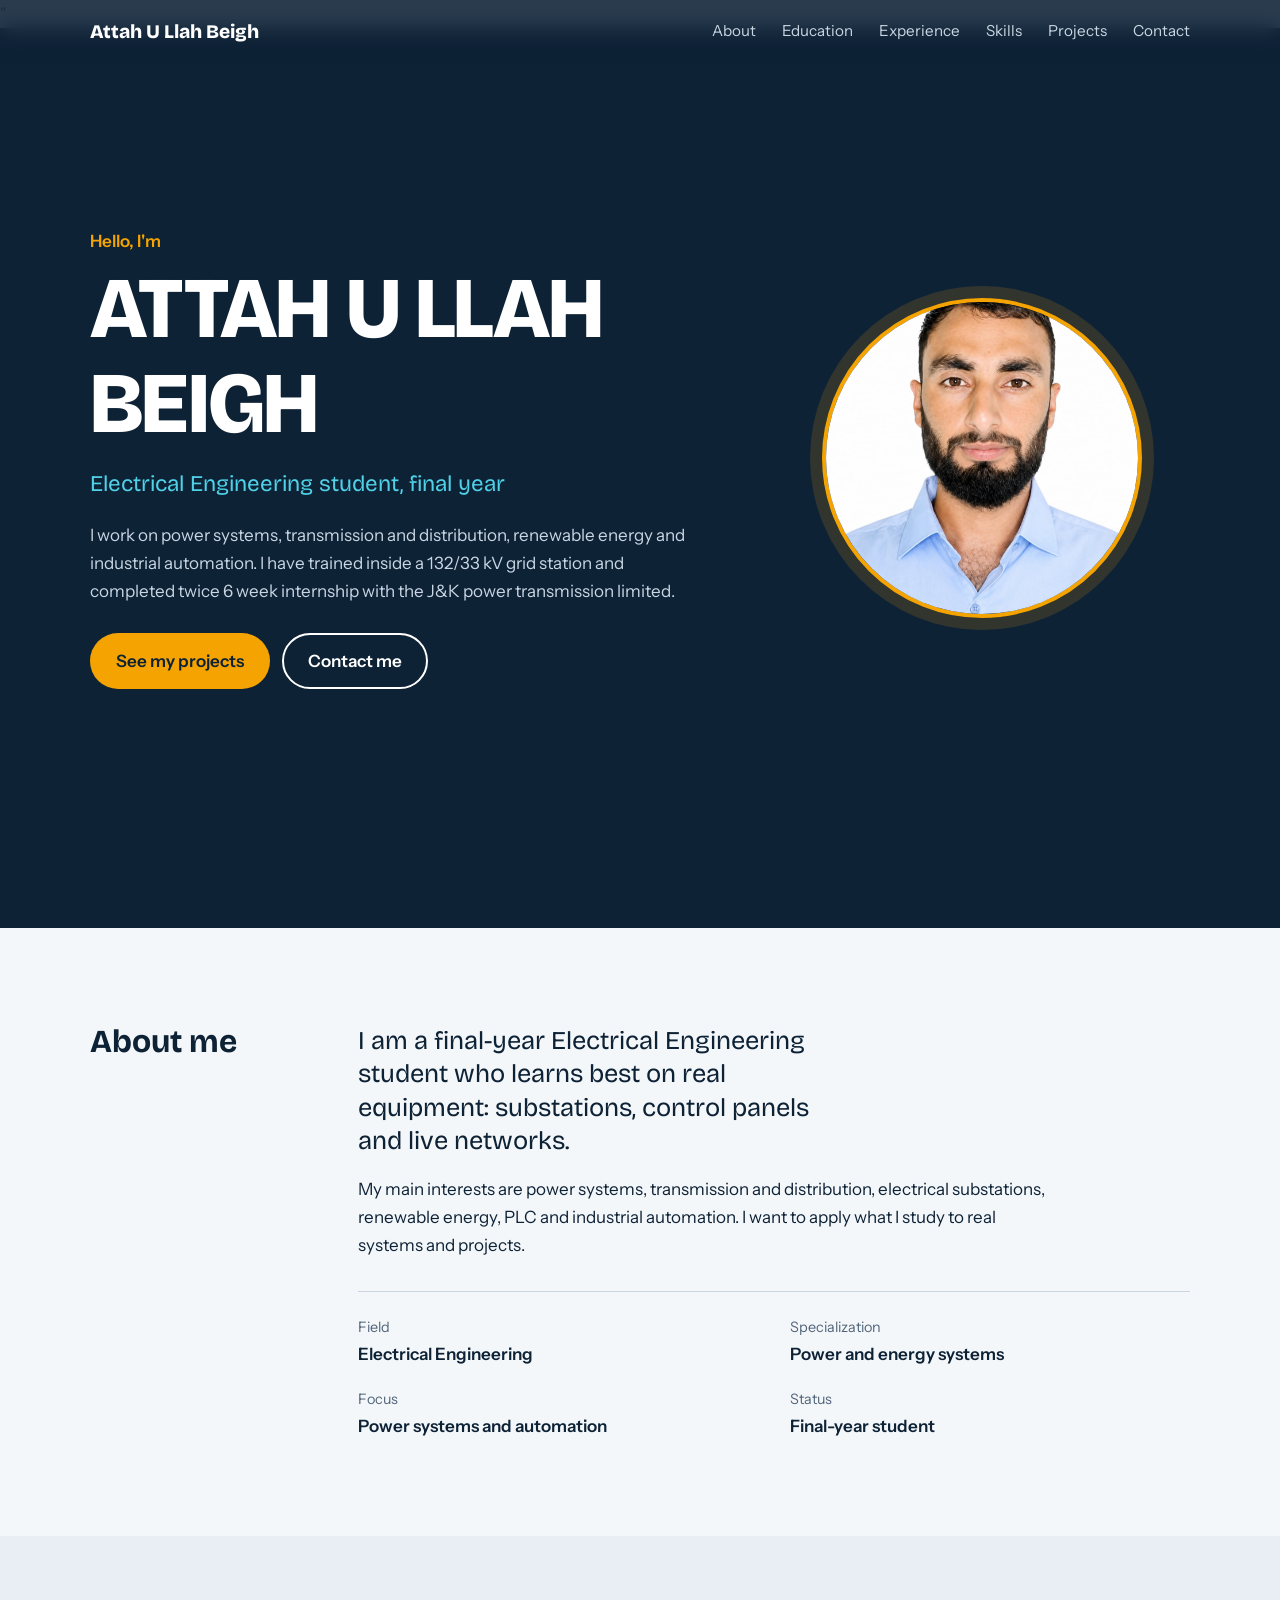
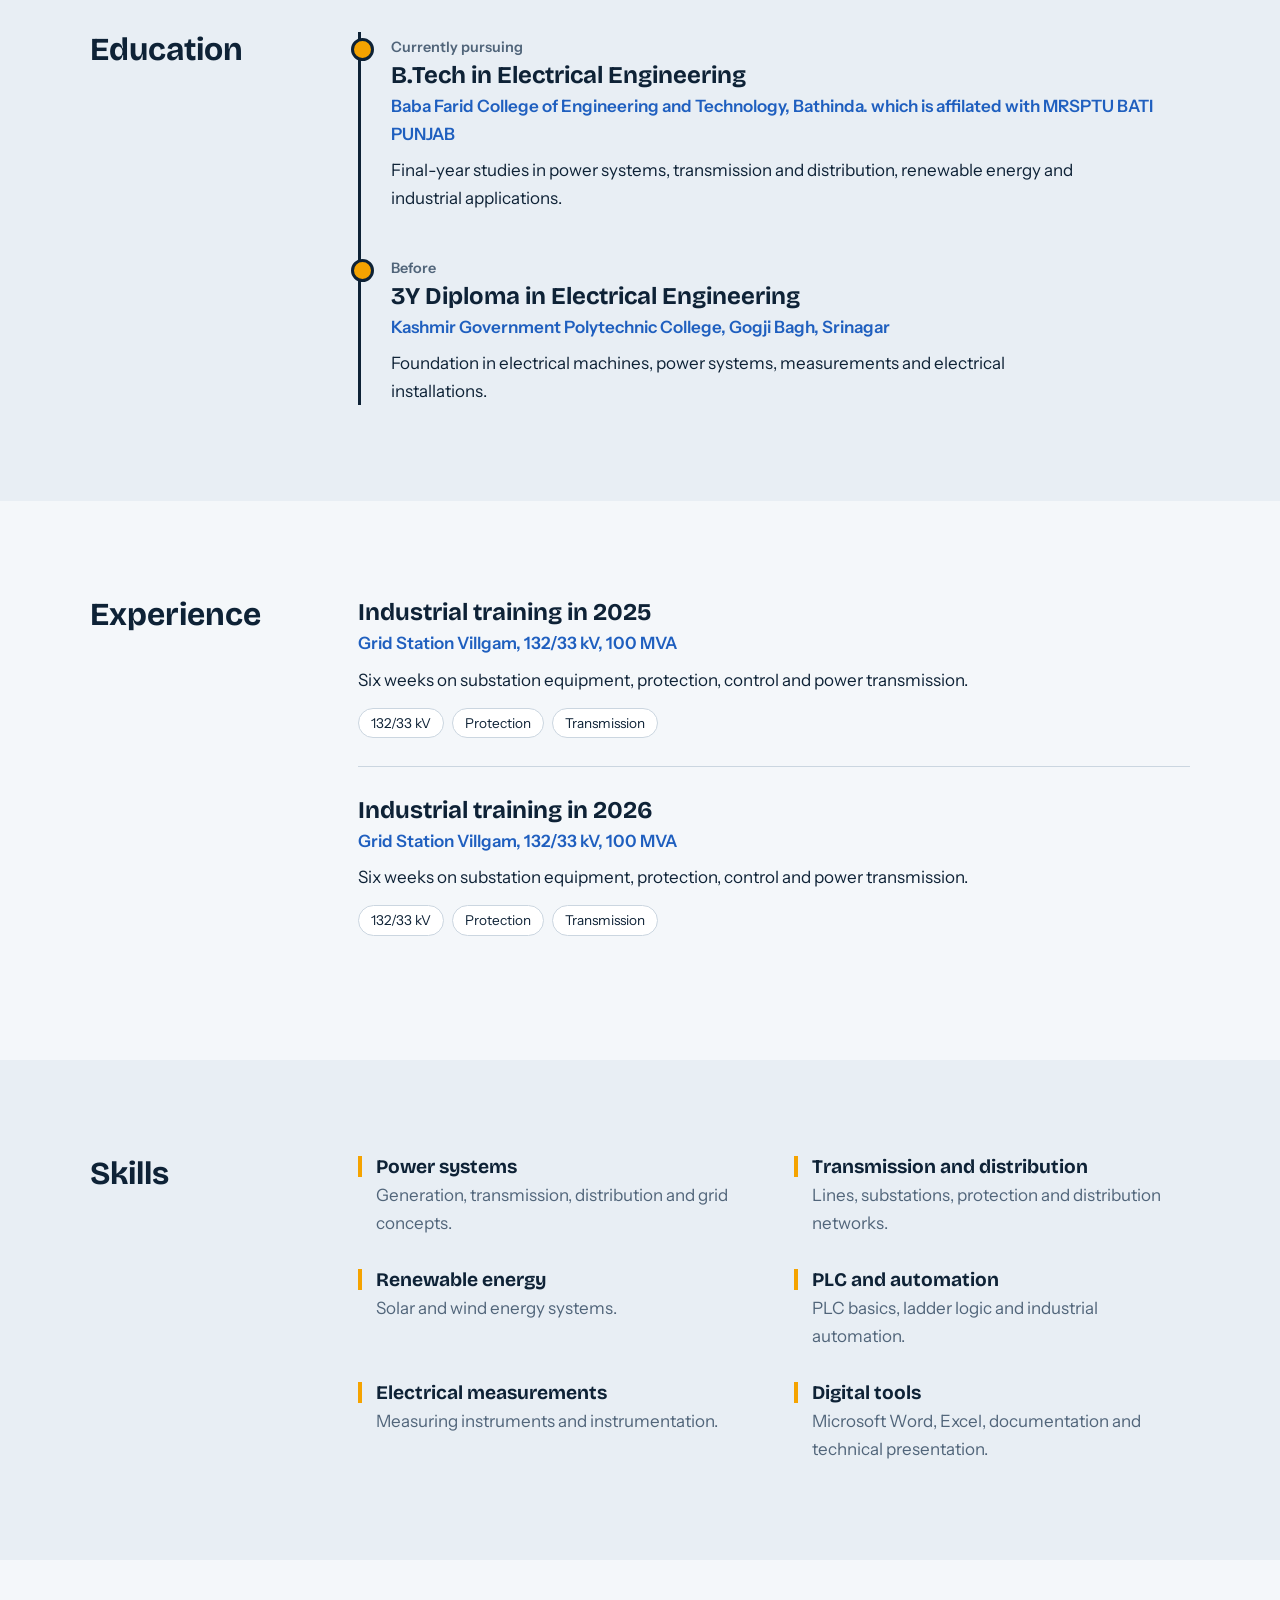
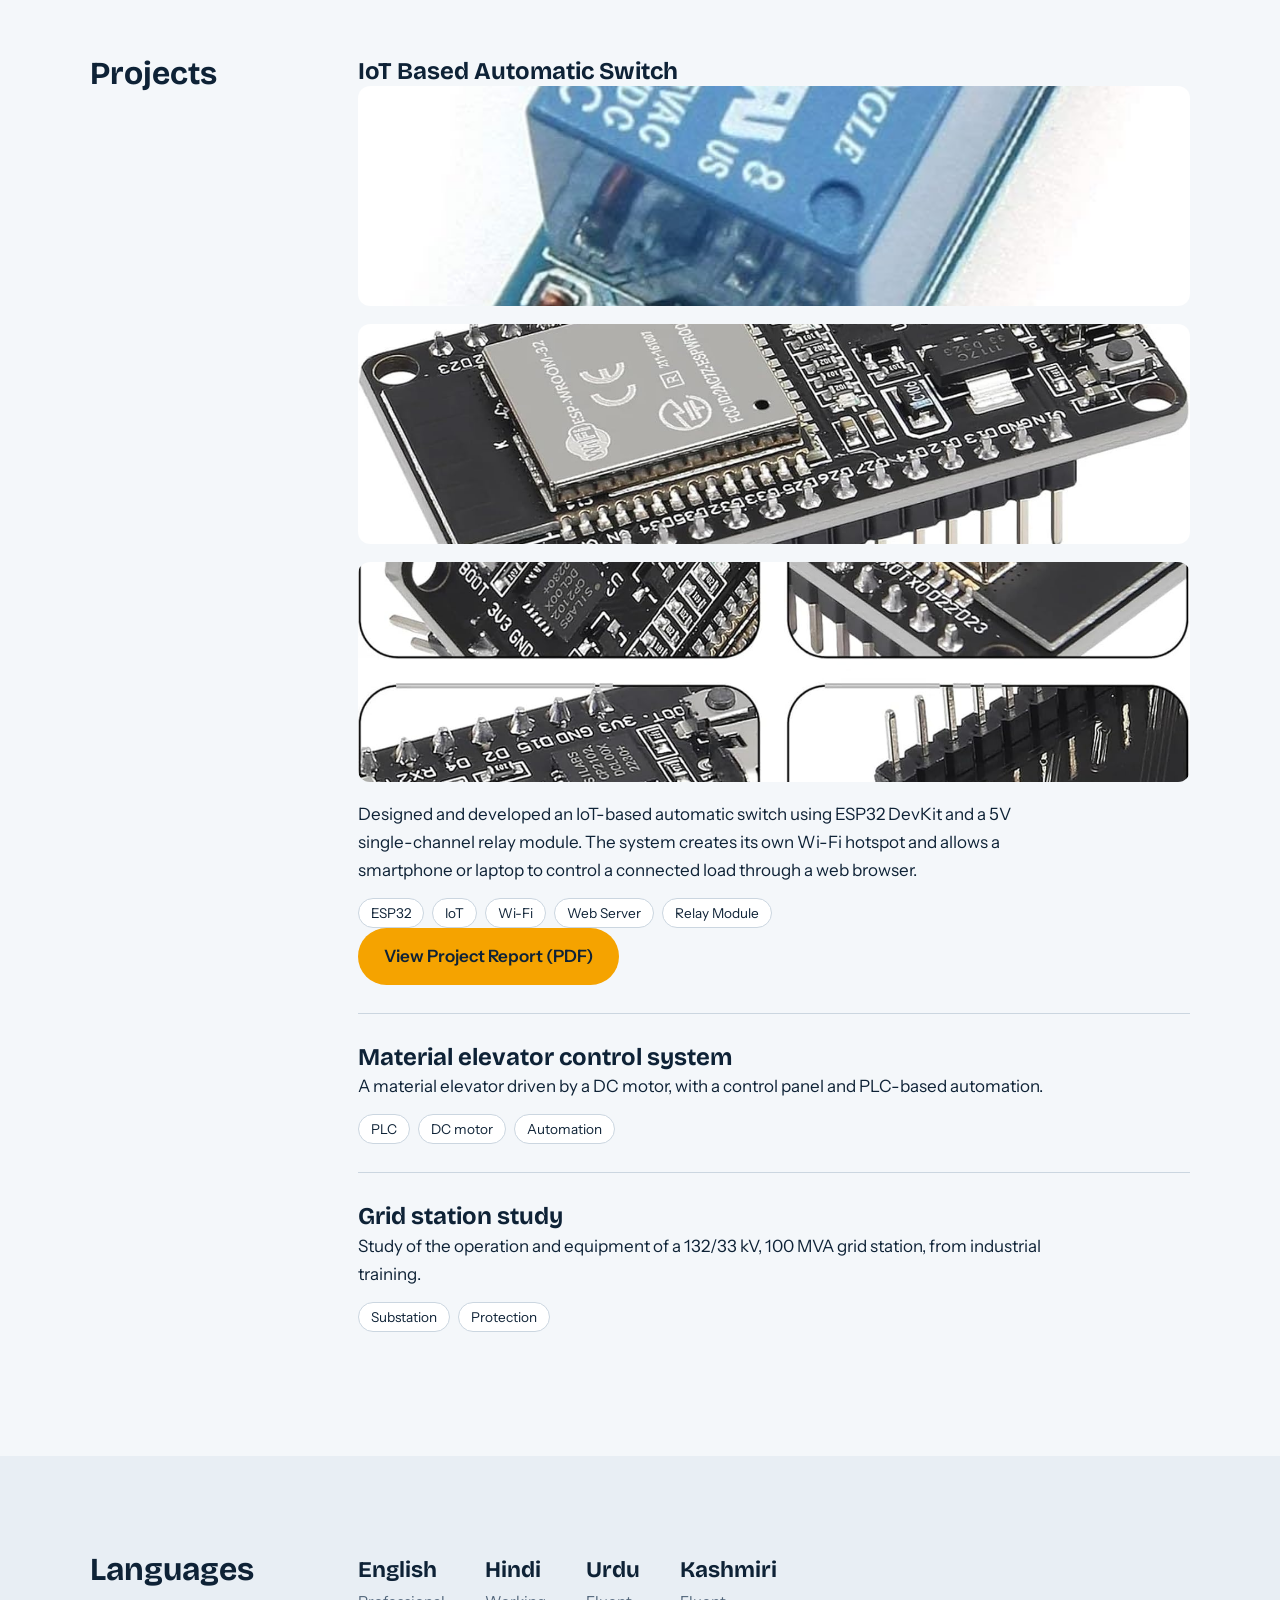
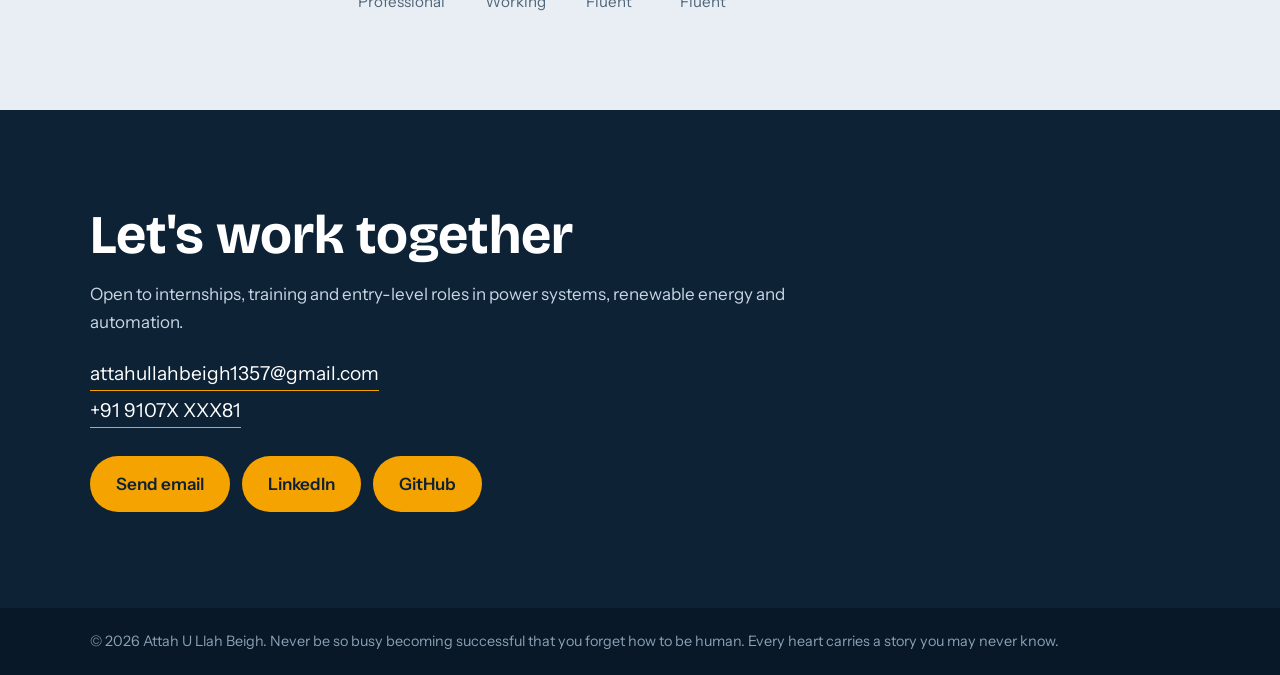
==== index.html @ b31a3463 "Update index.html" ====
<!DOCTYPE html>
<html lang="en">
<head>
<meta charset="UTF-8">
<meta name="viewport" content="width=device-width, initial-scale=1.0">
<title> Attah U Llah Beigh | Electrical Engineering Portfolio</title>
<meta name="description" content="Portfolio of Attah U Llah Beigh, final-year B.Tech Electrical Engineering student with experience in power systems, substations, renewable energy and PLC automation.">
<meta name="google-site-verification" content="wQMY_R6PsK5jl9GASZIU9Iogv6QqidkDpO4egZnH4dg" />"
<link rel="preconnect" href="https://fonts.googleapis.com">
<link rel="preconnect" href="https://fonts.gstatic.com" crossorigin>
<link href="https://fonts.googleapis.com/css2?family=Bricolage+Grotesque:wght@500;700;800&family=Instrument+Sans:wght@400;500;600&display=swap" rel="stylesheet">
<link rel="stylesheet" href="style.css">
</head>
<body>

<header class="site-header">
  <div class="container bar">
    <a href="#home" class="logo">Attah U Llah Beigh</a>
    <button class="menu-toggle" aria-label="Open menu" aria-expanded="false">Menu</button>
    <nav class="nav-links">
      <a href="#about">About</a>
      <a href="#education">Education</a>
      <a href="#experience">Experience</a>
      <a href="#skills">Skills</a>
      <a href="#projects">Projects</a>
      <a href="#contact">Contact</a>
    </nav>
  </div>
</header>

<main>
<section id="home" class="hero">
  <canvas id="waves" aria-hidden="true"></canvas>
  <div class="container hero-grid">
    <div class="hero-text">
      <p class="hello">Hello, I'm</p>
      <h1>ATTAH U LLAH BEIGH</h1>
      <p class="role">Electrical Engineering student, final year</p>
      <p class="lead">I work on power systems, transmission and distribution, renewable energy and industrial automation. I have trained inside a 132/33 kV grid station and completed  twice 6 week  internship with the J&amp;K power transmission limited.</p>
      <div class="actions">
        <a href="#projects" class="btn solid">See my projects</a>
        <a href="#contact" class="btn ghost">Contact me</a>
      </div>
    </div>
    <div class="photo"><img src="Dp For Web.jpg.jpg" alt="Portrait of Attah U Llah Beigh"></div>
  </div>
</section>

<section id="about" class="section">
  <div class="container split">
    <h2>About me</h2>
    <div>
      <p class="big">I am a final-year Electrical Engineering student who learns best on real equipment: substations, control panels and live networks.</p>
      <p>My main interests are power systems, transmission and distribution, electrical substations, renewable energy, PLC and industrial automation. I want to apply what I study to real systems and projects.</p>
      <dl class="facts">
        <div><dt>Field</dt><dd>Electrical Engineering</dd></div>
        <div><dt>Specialization</dt><dd>Power and energy systems</dd></div>
        <div><dt>Focus</dt><dd>Power systems and automation</dd></div>
        <div><dt>Status</dt><dd>Final-year student</dd></div>
      </dl>
    </div>
  </div>
</section>

<section id="education" class="section tint">
  <div class="container split">
    <h2>Education</h2>
    <ol class="timeline">
      <li>
        <span class="when">Currently pursuing</span>
        <h3>B.Tech in Electrical Engineering</h3>
        <p class="where">Baba Farid College of Engineering and Technology, Bathinda. which is affilated with MRSPTU BATI PUNJAB</p>
        <p>Final-year studies in power systems, transmission and distribution, renewable energy and industrial applications.</p>
      </li>
      <li>
        <span class="when">Before</span>
        <h3>3Y Diploma in Electrical Engineering</h3>
        <p class="where">Kashmir Government Polytechnic College, Gogji Bagh, Srinagar</p>
        <p>Foundation in electrical machines, power systems, measurements and electrical installations.</p>
      </li>
    </ol>
  </div>
</section>

<section id="experience" class="section">
  <div class="container split">
    <h2>Experience</h2>
    <div class="jobs">
            <article>
        <h3>Industrial training in 2025</h3>
        <p class="where">Grid Station Villgam, 132/33 kV, 100 MVA</p>
        <p>Six weeks on substation equipment, protection, control and power transmission.</p>
        <p class="chips"><span>132/33 kV</span><span>Protection</span><span>Transmission</span></p>
      </article>
      <article>
        <h3>Industrial training in 2026</h3>
        <p class="where">Grid Station Villgam, 132/33 kV, 100 MVA</p>
        <p>Six weeks on substation equipment, protection, control and power transmission.</p>
        <p class="chips"><span>132/33 kV</span><span>Protection</span><span>Transmission</span></p>
      </article>
    </div>
  </div>
</section>

<section id="skills" class="section tint">
  <div class="container split">
    <h2>Skills</h2>
    <ul class="skills">
      <li><h3>Power systems</h3><p>Generation, transmission, distribution and grid concepts.</p></li>
      <li><h3>Transmission and distribution</h3><p>Lines, substations, protection and distribution networks.</p></li>
      <li><h3>Renewable energy</h3><p>Solar and wind energy systems.</p></li>
      <li><h3>PLC and automation</h3><p>PLC basics, ladder logic and industrial automation.</p></li>
      <li><h3>Electrical measurements</h3><p>Measuring instruments and instrumentation.</p></li>
      <li><h3>Digital tools</h3><p>Microsoft Word, Excel, documentation and technical presentation.</p></li>
    </ul>
  </div>
</section>

<section id="projects" class="section">
  <div class="container split">
    <h2>Projects</h2>
    <div class="projects">
      <article class="iot-project">

  <h3>IoT Based Automatic Switch</h3>

  <img src="smart-switch1.jpg.jpg"
       alt="IoT Smart Switch Project"
       class="project-image">

  <img src="esp32-board.jpg.jpg"
       alt="ESP32 Development Board"
       class="project-image">

  <img src="smart-switch-working.jpg.jpg"
       alt="Smart Switch Working Setup"
       class="project-image">

  <p>
    Designed and developed an IoT-based automatic switch
    using ESP32 DevKit and a 5V single-channel relay module.
    The system creates its own Wi-Fi hotspot and allows a
    smartphone or laptop to control a connected load through
    a web browser.
  </p>

  <p class="chips">
    <span>ESP32</span>
    <span>IoT</span>
    <span>Wi-Fi</span>
    <span>Web Server</span>
    <span>Relay Module</span>
  </p>

  <a class="btn solid"
     href="./minor%20project%207THsem-1.pdf"
     target="_blank"
     rel="noopener noreferrer">
    View Project Report (PDF)
  </a>

</article>
      <article>
        <h3>Material elevator control system</h3>
        <p>A material elevator driven by a DC motor, with a control panel and PLC-based automation.</p>
        <p class="chips"><span>PLC</span><span>DC motor</span><span>Automation</span></p>
      </article>
      <article>
        <h3>Grid station study</h3>
        <p>Study of the operation and equipment of a 132/33 kV, 100 MVA grid station, from industrial training.</p>
        <p class="chips"><span>Substation</span><span>Protection</span></p>
      </article>
    </div>
  </div>
</section>

<section class="section tint">
  <div class="container split">
    <h2>Languages</h2>
    <ul class="langs">
      <li>English <span>Professional</span></li>
      <li>Hindi <span>Working</span></li>
      <li>Urdu <span>Fluent</span></li>
      <li>Kashmiri <span>Fluent</span></li>
    </ul>
  </div>
</section>
</main>

<section id="contact" class="contact">
  <div class="container">
    <h2>Let's work together</h2>
    <p>Open to internships, training and entry-level roles in power systems, renewable energy and automation.</p>
    <p class="lines">
      <a href="mailto:attahullahbeigh1357@gmail.com">attahullahbeigh1357@gmail.com</a>
      <a href="tel:+919107XXXX81">+91 9107X XXX81</a>
    </p>
    <div class="actions">
      <a class="btn solid" href="mailto:attahullahbeigh1357@gmail.com">Send email</a>
      <a class="btn solid" href="https://in.linkedin.com/in/attah-u-llah-beigh-b4bb571b0" target="_blank" rel="noopener">LinkedIn</a>
      <a class="btn solid" href="https://github.com/attahullah1357er" target="_blank" rel="noopener">GitHub</a>
    </div>
  </div>
</section>

<footer>
  <div class="container">
    &copy; 2026 Attah U Llah Beigh.
    Never be so busy becoming successful that you forget how to be human.
    Every heart carries a story you may never know.
  </div>
</footer>
---- style.css ----
:root{
  --ink:#0e2236; --ink2:#16314b; --paper:#f4f7fa; --tint:#e8eef4; --line:#cbd6e0;
  --muted:#51657a; --amber:#f5a300; --blue:#1f5fbf; --cyan:#4fd1e8;
  --head:"Bricolage Grotesque","Segoe UI",Arial,sans-serif;
  --body:"Instrument Sans","Segoe UI",Arial,sans-serif;
}
*{margin:0;padding:0;box-sizing:border-box}
html{scroll-behavior:smooth;scroll-padding-top:72px}
body{font-family:var(--body);background:var(--paper);color:var(--ink);line-height:1.65;font-size:17px}
img{max-width:100%;display:block}
a{color:inherit;text-decoration:none}
:focus-visible{outline:3px solid var(--amber);outline-offset:3px}
.container{width:90%;max-width:1100px;margin:auto}
h1,h2,h3{font-family:var(--head);line-height:1.1}

/* header */
.site-header{position:fixed;top:0;left:0;right:0;z-index:50;background:rgba(14,34,54,.88);backdrop-filter:blur(10px);color:#fff}
.bar{display:flex;align-items:center;justify-content:space-between;height:64px}
.logo{font-family:var(--head);font-weight:800;font-size:1.2rem}
.nav-links{display:flex;gap:26px;font-size:.95rem}
.nav-links a{color:#c9d6e3;padding:4px 0;border-bottom:2px solid transparent;transition:color .2s,border-color .2s}
.nav-links a:hover{color:#fff;border-color:var(--amber)}
.menu-toggle{display:none;background:none;border:1px solid #3b5670;color:#fff;padding:6px 14px;border-radius:6px;font:inherit;cursor:pointer}

/* hero */
.hero{position:relative;min-height:100vh;display:flex;align-items:center;background:var(--ink);color:#fff;padding:110px 0 150px;overflow:hidden}
#waves{position:absolute;left:0;bottom:0;width:100%;height:240px}
.hero-grid{position:relative;display:grid;grid-template-columns:1.5fr 1fr;gap:60px;align-items:center}
.hello{color:var(--amber);font-weight:600;margin-bottom:6px}
.hero h1{font-size:clamp(2.8rem,7vw,5.4rem);font-weight:800;letter-spacing:-.02em}
.role{font-family:var(--head);font-size:1.4rem;color:var(--cyan);margin:14px 0 18px}
.lead{max-width:56ch;color:#c9d6e3}
.actions{display:flex;gap:12px;flex-wrap:wrap;margin-top:28px}
.btn{display:inline-block;padding:12px 24px;border-radius:999px;font-weight:600;border:2px solid transparent;transition:transform .2s,background .2s,color .2s}
.btn:hover{transform:translateY(-2px)}
.btn.solid{background:var(--amber);color:var(--ink)}
.btn.ghost{border-color:currentColor}
.btn.ghost:hover{background:rgba(255,255,255,.1)}
.photo{width:min(320px,100%);aspect-ratio:1;border-radius:50%;overflow:hidden;justify-self:center;border:4px solid var(--amber);box-shadow:0 0 0 12px rgba(245,163,0,.15)}
.photo img{width:100%;height:100%;object-fit:cover}

/* sections */
.section{padding:96px 0}
.tint{background:var(--tint)}
.split{display:grid;grid-template-columns:220px 1fr;gap:48px}
.split>h2{font-size:2rem;position:sticky;top:90px;align-self:start}
.big{font-family:var(--head);font-size:1.6rem;line-height:1.3;margin-bottom:18px;max-width:30ch}
p{max-width:64ch}
.where{color:var(--blue);font-weight:600;margin:4px 0 8px}
.chips{display:flex;flex-wrap:wrap;gap:8px;margin-top:14px}
.chips span{font-size:.85rem;padding:3px 12px;border-radius:999px;background:#fff;border:1px solid var(--line)}
.facts{display:grid;grid-template-columns:1fr 1fr;gap:20px 32px;margin-top:32px;border-top:1px solid var(--line);padding-top:24px}
.facts dt{color:var(--muted);font-size:.9rem}
.facts dd{font-weight:600}

/* timeline */
.timeline{list-style:none;border-left:3px solid var(--ink);padding-left:30px;display:grid;gap:40px}
.timeline li{position:relative}
.timeline li::before{content:"";position:absolute;left:-40px;top:6px;width:17px;height:17px;border-radius:50%;background:var(--amber);border:3px solid var(--ink)}
.when{font-weight:600;color:var(--muted);font-size:.9rem}
.timeline h3,.jobs h3,.projects h3{font-size:1.5rem;margin:2px 0}

/* lists */
.jobs,.projects{display:grid}
.jobs article,.projects article{padding:28px 0;border-top:1px solid var(--line)}
.jobs article:first-child,.projects article:first-child{border-top:0;padding-top:0}
.skills{list-style:none;display:grid;grid-template-columns:1fr 1fr;gap:32px 40px}
.skills h3{font-size:1.2rem;margin-bottom:4px;padding-left:14px;border-left:4px solid var(--amber)}
.skills p{color:var(--muted);padding-left:18px}
.langs{list-style:none;display:flex;flex-wrap:wrap;gap:14px 40px;font-family:var(--head);font-size:1.4rem;font-weight:700}
.langs span{display:block;font-family:var(--body);font-weight:400;font-size:.95rem;color:var(--muted)}

/* contact */
.contact{background:var(--ink);color:#fff;padding:96px 0}
.contact h2{font-size:clamp(2rem,5vw,3.4rem);margin-bottom:14px}
.contact p{color:#c9d6e3}
.lines{display:flex;flex-direction:column;gap:4px;margin-top:22px;font-size:1.2rem;color:#fff!important}
.lines a{width:fit-content;border-bottom:1px solid var(--amber)}
footer{background:#091828;color:#8aa0b5;padding:22px 0;font-size:.9rem}

@media(max-width:860px){
  .split{grid-template-columns:1fr;gap:24px}
  .split>h2{position:static}
  .hero-grid{grid-template-columns:1fr;gap:36px}
  .photo{order:-1;width:200px;justify-self:start}
  .menu-toggle{display:block}
  .nav-links{display:none;position:absolute;top:64px;left:0;right:0;flex-direction:column;gap:0;background:var(--ink);padding:8px 5%}
  .nav-links.active{display:flex}
  .nav-links a{padding:12px 0;border-bottom:1px solid #22405c}
  .skills,.facts{grid-template-columns:1fr}
  .section{padding:72px 0}
}
.project-image {
    width: 100%;
    max-width: 100%;
    height: 220px;
    object-fit: cover;
    border-radius: 12px;
    margin-bottom: 18px;
}
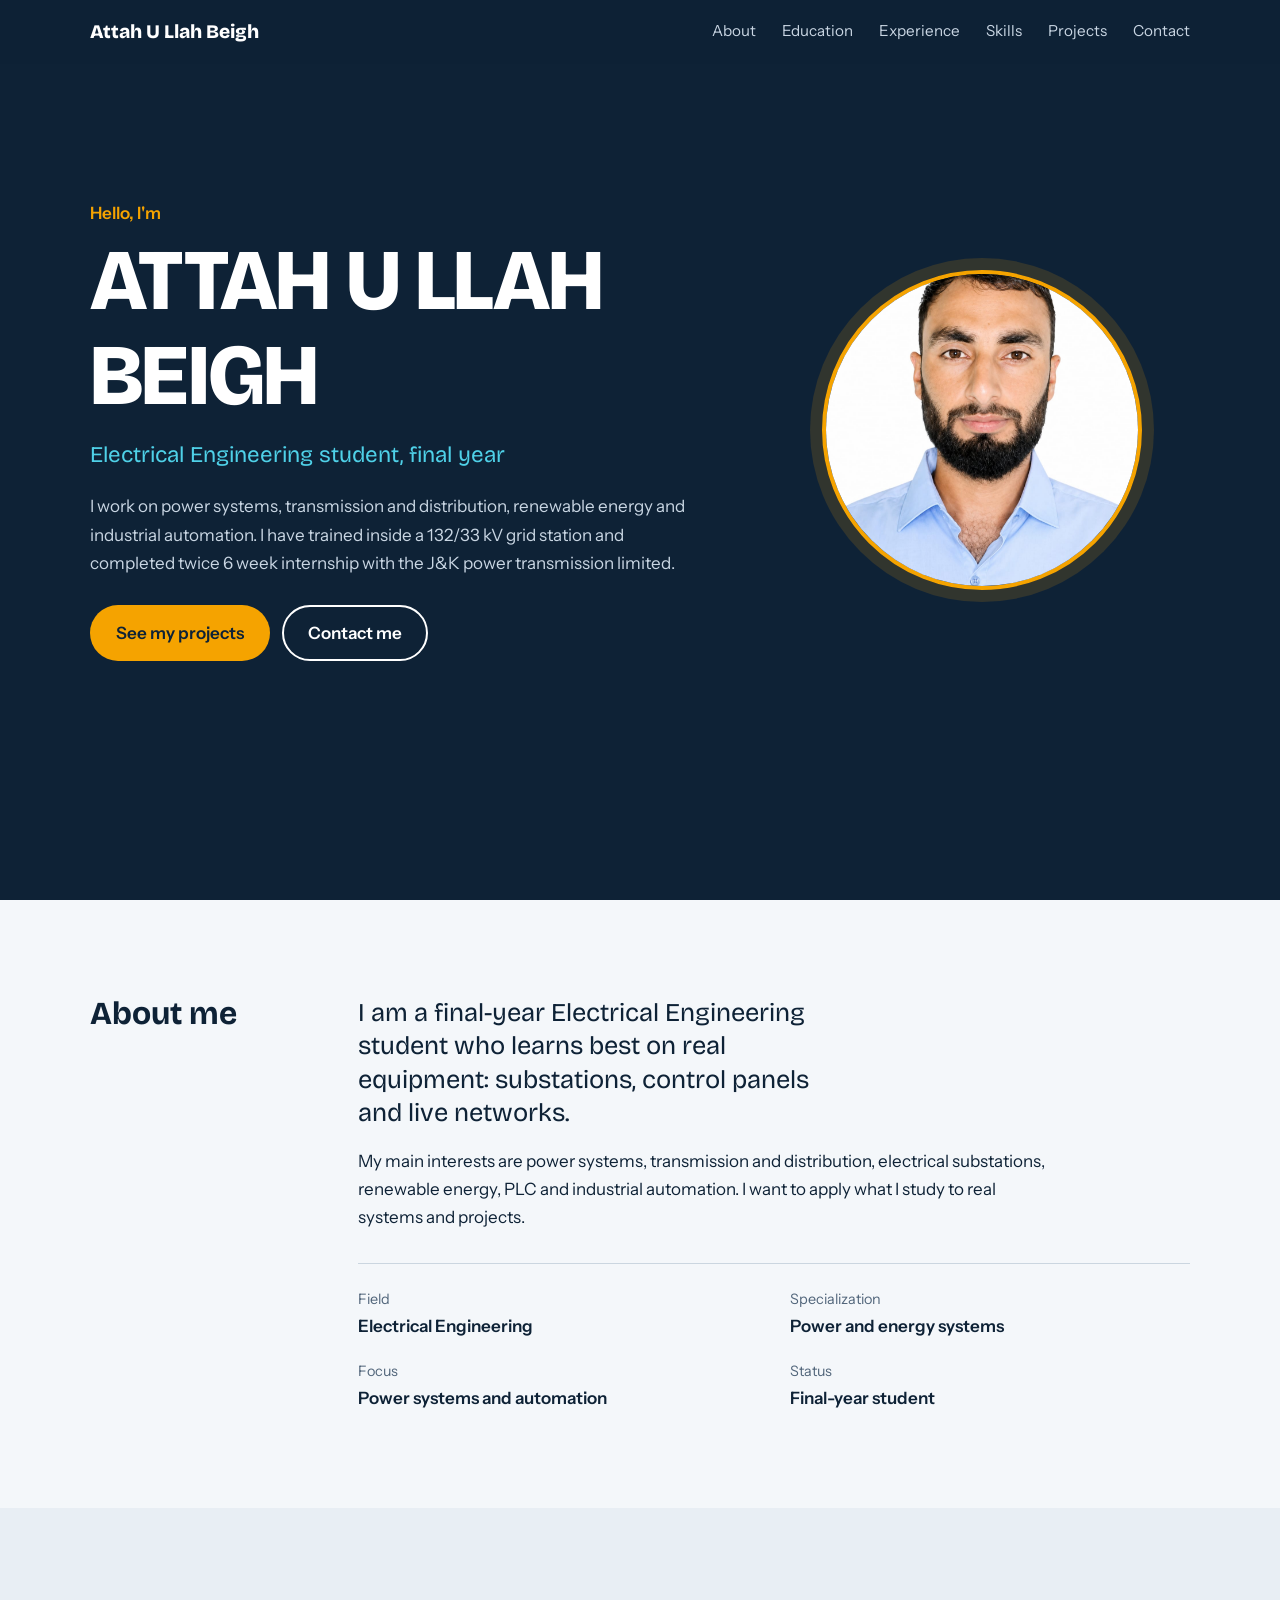
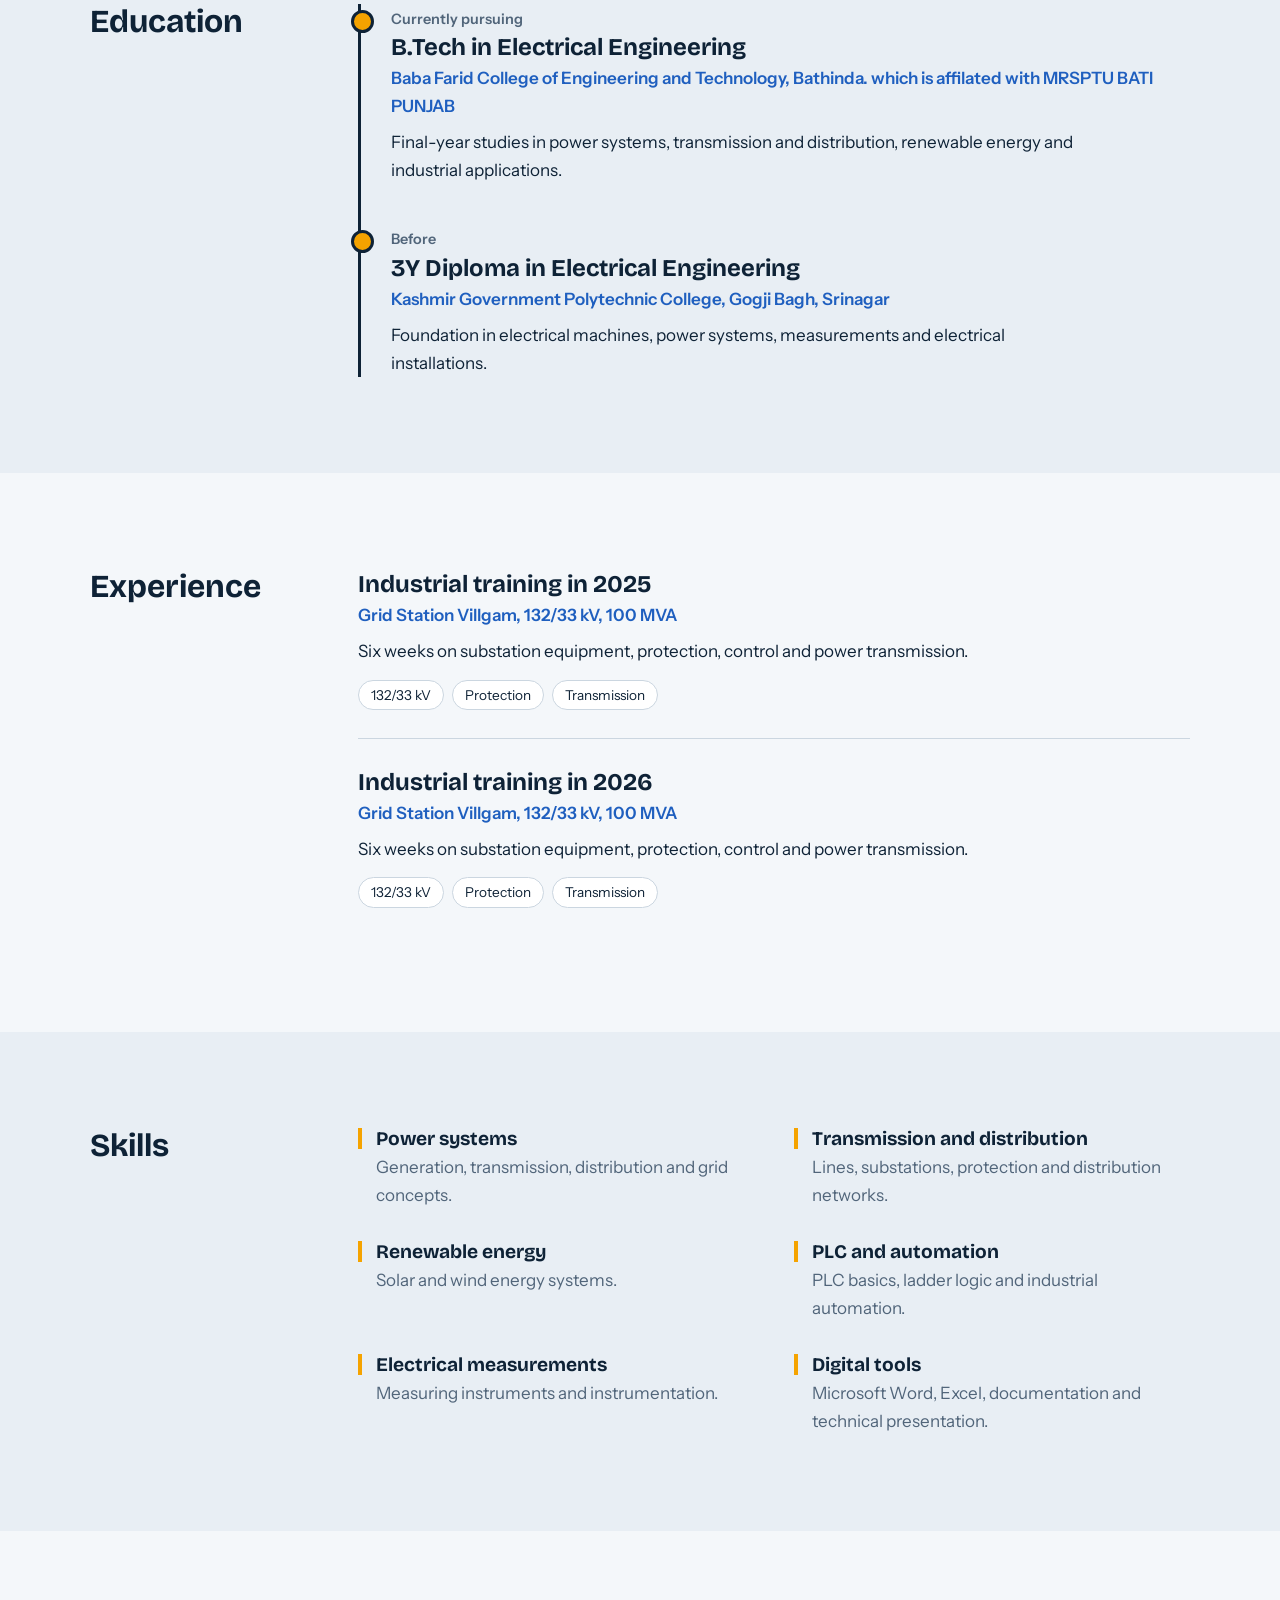
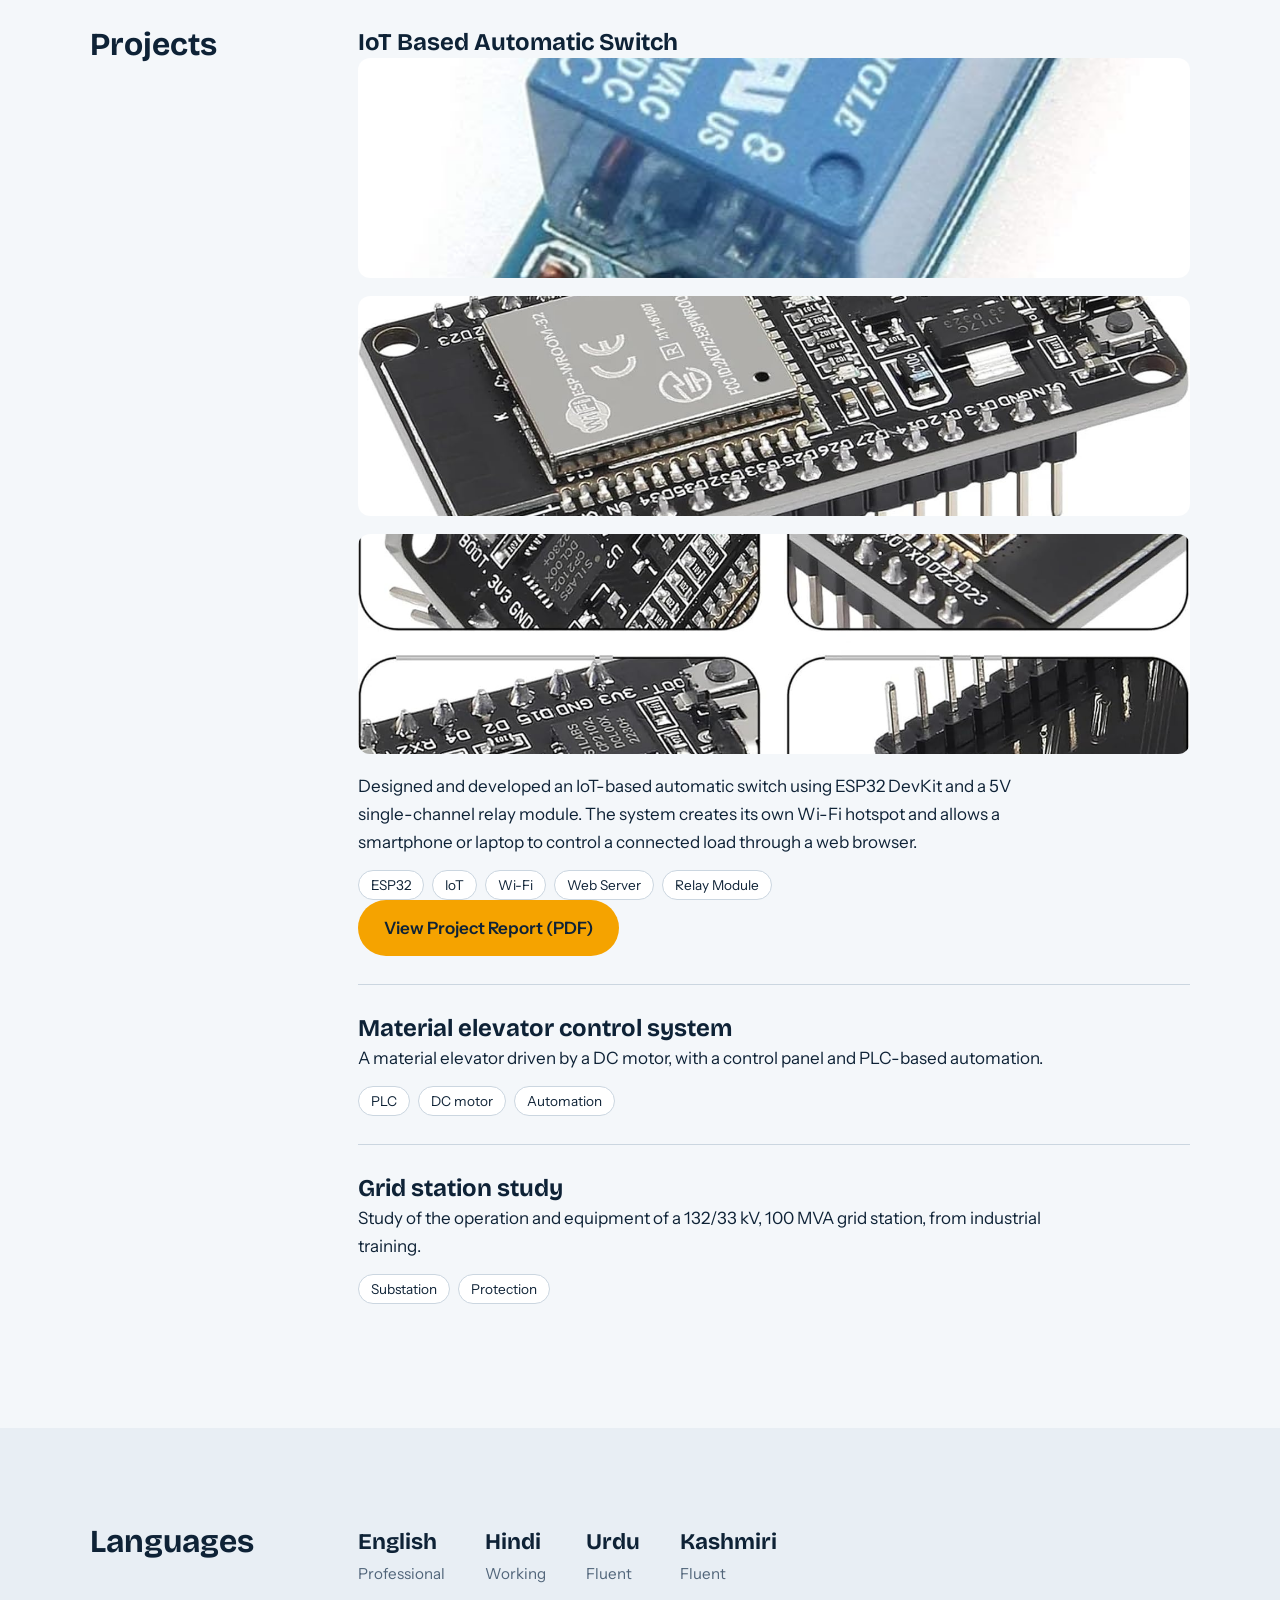
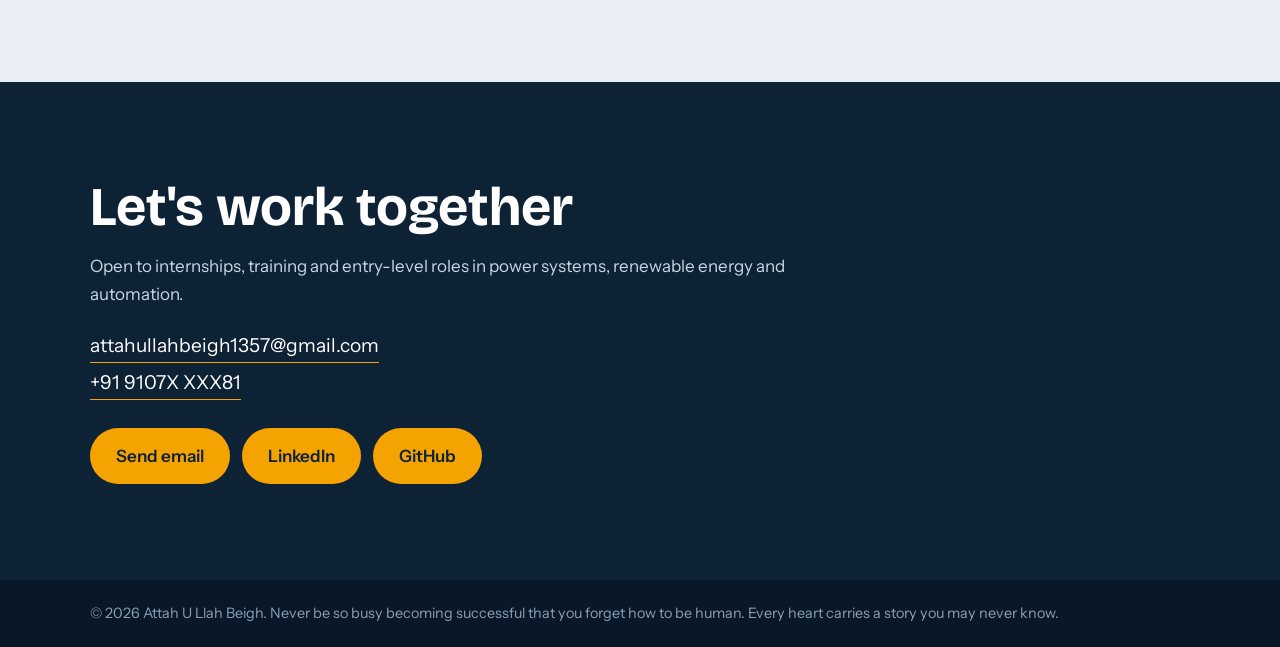
==== commit d318faee: "Update index.html" ====
--- a/index.html
+++ b/index.html
@@ -5,7 +5,7 @@
 <meta name="viewport" content="width=device-width, initial-scale=1.0">
 <title> Attah U Llah Beigh | Electrical Engineering Portfolio</title>
 <meta name="description" content="Portfolio of Attah U Llah Beigh, final-year B.Tech Electrical Engineering student with experience in power systems, substations, renewable energy and PLC automation.">
-<meta name="google-site-verification" content="wQMY_R6PsK5jl9GASZIU9Iogv6QqidkDpO4egZnH4dg" />"
+<meta name="google-site-verification" content="mmSdjSEk_r24XNh7U99NzB0vdADkkw53j0th3i1U7KI" />
 <link rel="preconnect" href="https://fonts.googleapis.com">
 <link rel="preconnect" href="https://fonts.gstatic.com" crossorigin>
 <link href="https://fonts.googleapis.com/css2?family=Bricolage+Grotesque:wght@500;700;800&family=Instrument+Sans:wght@400;500;600&display=swap" rel="stylesheet">
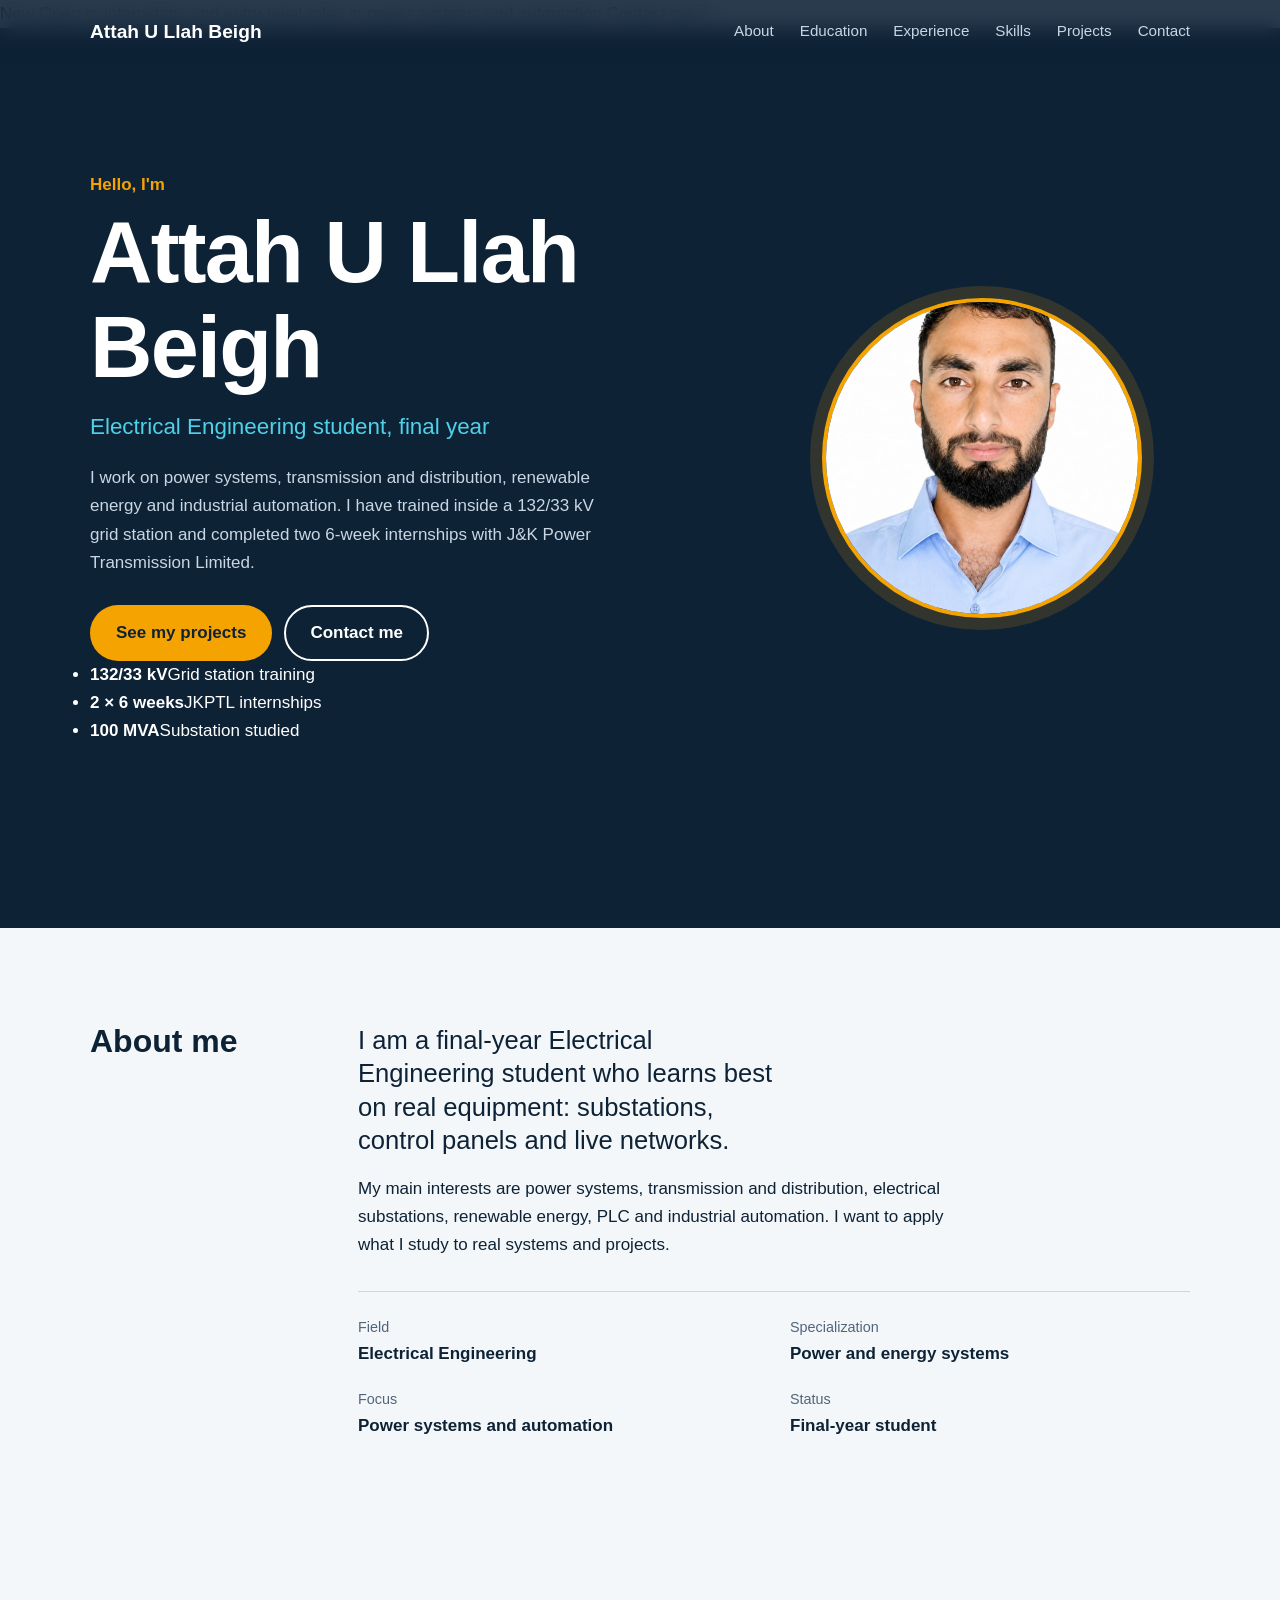
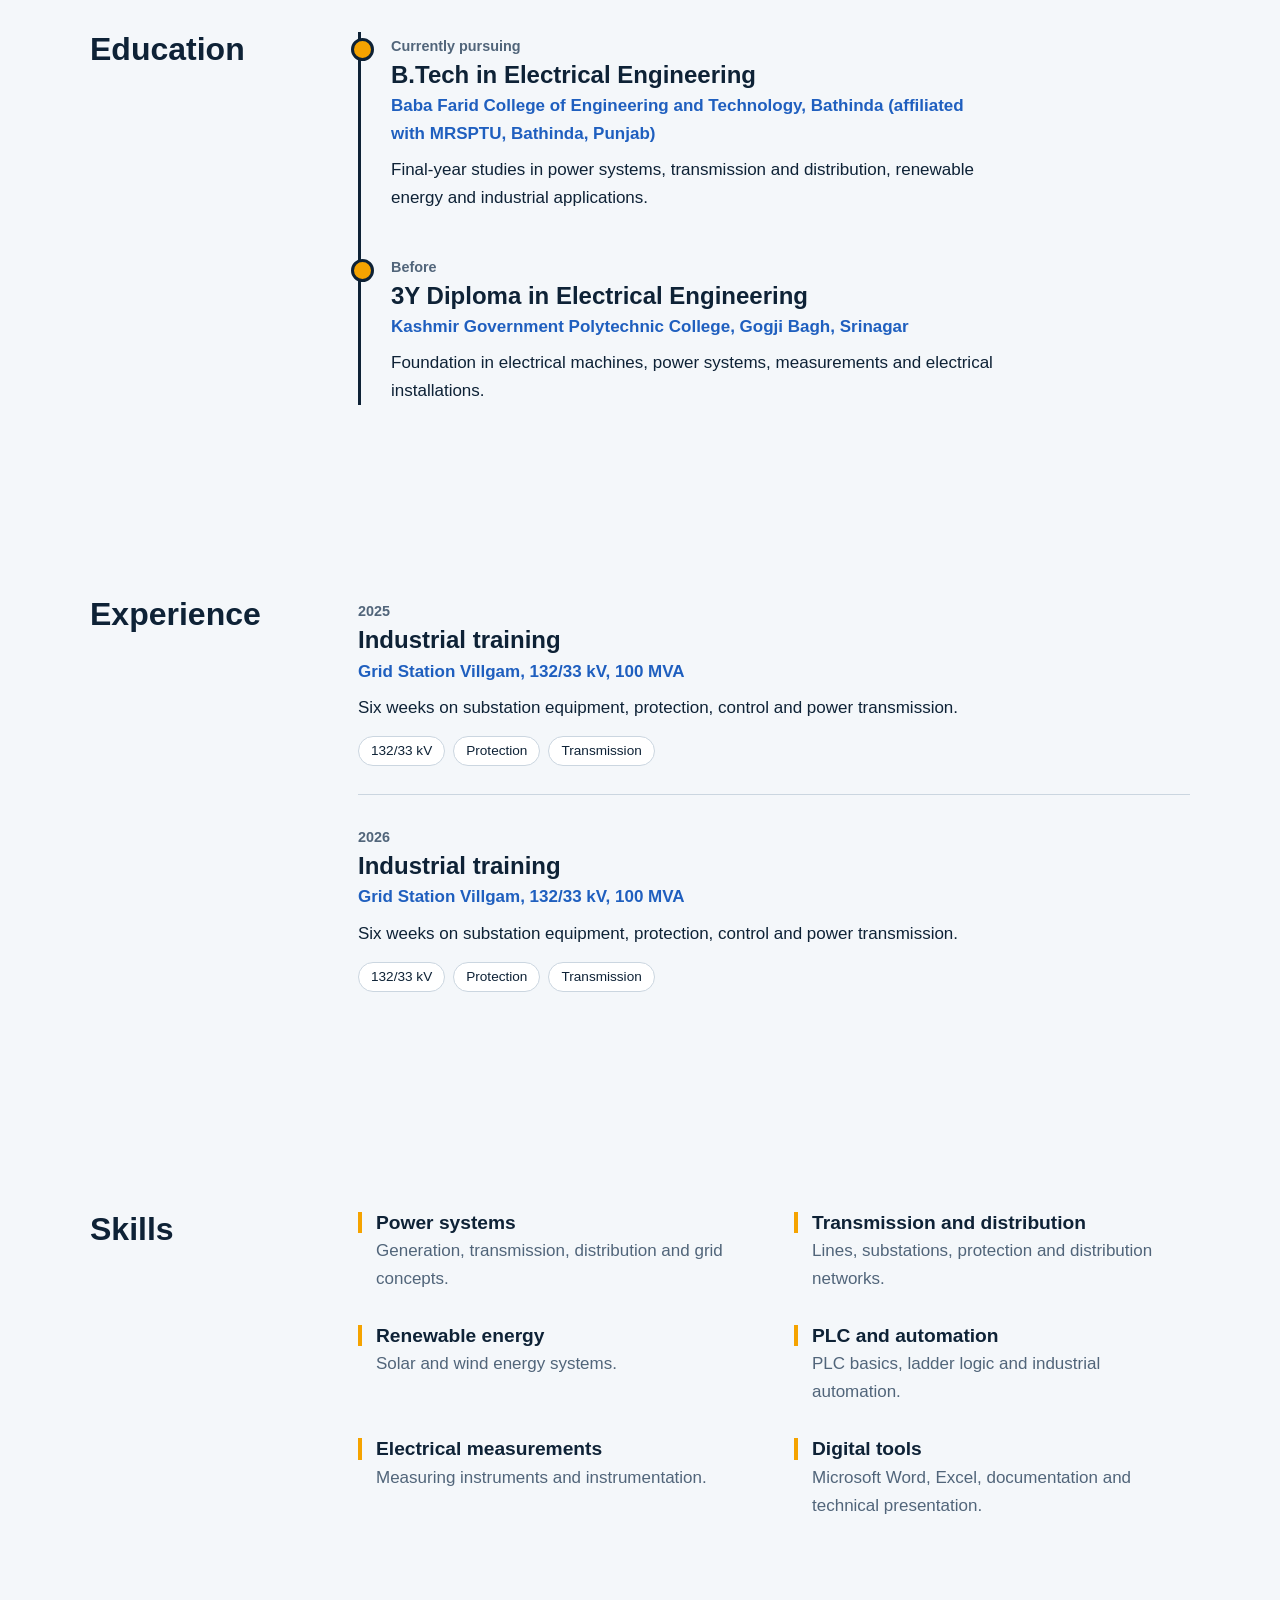
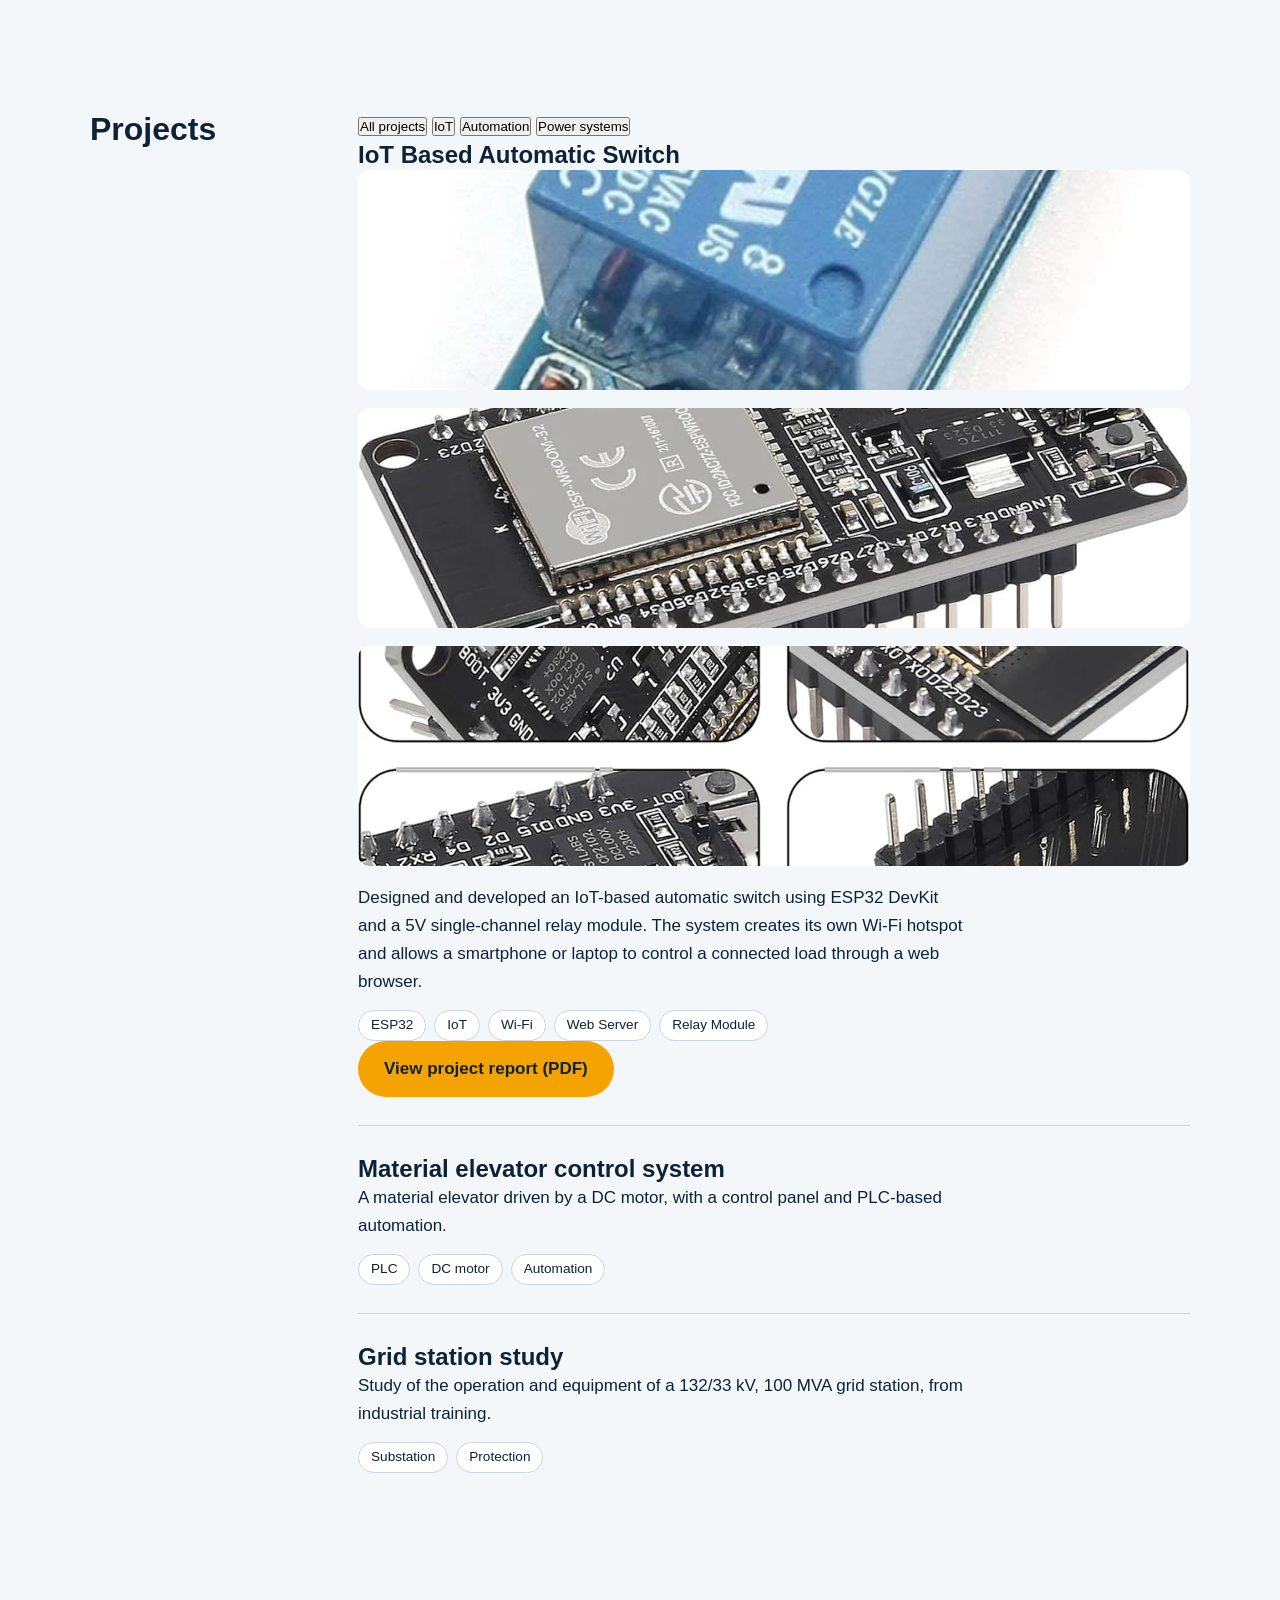
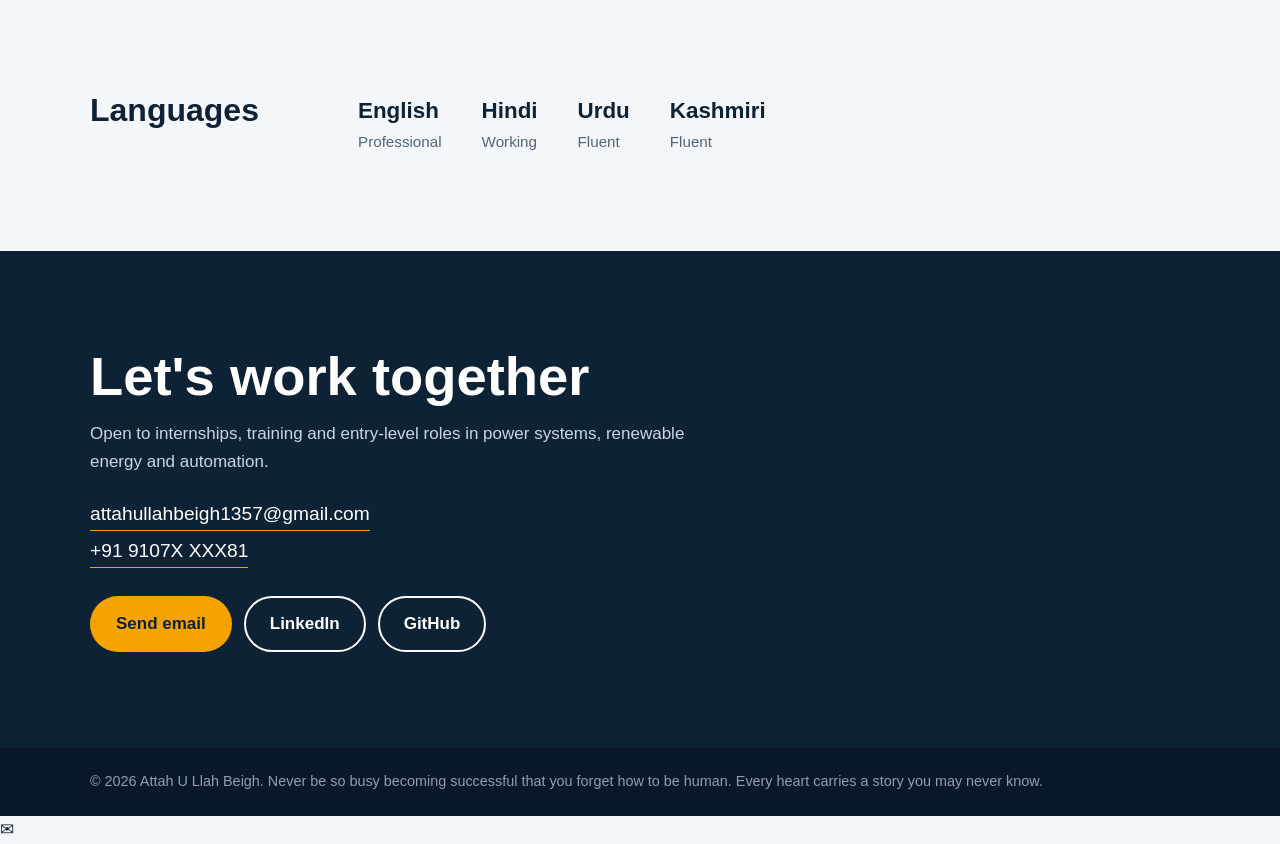
==== commit 90447f55: "Update index.html" ====
--- a/index.html
+++ b/index.html
@@ -3,15 +3,22 @@
 <head>
 <meta charset="UTF-8">
 <meta name="viewport" content="width=device-width, initial-scale=1.0">
-<title> Attah U Llah Beigh | Electrical Engineering Portfolio</title>
+<title>Attah U Llah Beigh | Electrical Engineering Portfolio</title>
 <meta name="description" content="Portfolio of Attah U Llah Beigh, final-year B.Tech Electrical Engineering student with experience in power systems, substations, renewable energy and PLC automation.">
-<meta name="google-site-verification" content="mmSdjSEk_r24XNh7U99NzB0vdADkkw53j0th3i1U7KI" />
+<meta name="google-site-verification" content="AX1bPegK20SlBSsNhf59HftJDLyADob2TUCViV4lNVI" />
 <link rel="preconnect" href="https://fonts.googleapis.com">
 <link rel="preconnect" href="https://fonts.gstatic.com" crossorigin>
-<link href="https://fonts.googleapis.com/css2?family=Bricolage+Grotesque:wght@500;700;800&family=Instrument+Sans:wght@400;500;600&display=swap" rel="stylesheet">
+<link href="https://fonts.googleapis.com/css2?family=Space+Grotesk:wght@500;700&family=Inter:wght@400;500;600&display=swap" rel="stylesheet">
 <link rel="stylesheet" href="style.css">
 </head>
 <body>
+
+<div class="banner" id="banner">
+  <span class="badge">New</span>
+  <span>Open to internships and entry-level roles in power systems and automation</span>
+  <a href="#contact">Contact me</a>
+  <button class="banner-close" id="bannerClose" aria-label="Close banner">&times;</button>
+</div>
 
 <header class="site-header">
   <div class="container bar">
@@ -23,7 +30,7 @@
       <a href="#experience">Experience</a>
       <a href="#skills">Skills</a>
       <a href="#projects">Projects</a>
-      <a href="#contact">Contact</a>
+      <a href="#contact" class="nav-cta">Contact</a>
     </nav>
   </div>
 </header>
@@ -34,13 +41,18 @@
   <div class="container hero-grid">
     <div class="hero-text">
       <p class="hello">Hello, I'm</p>
-      <h1>ATTAH U LLAH BEIGH</h1>
+      <h1>Attah U Llah <span class="grad">Beigh</span></h1>
       <p class="role">Electrical Engineering student, final year</p>
-      <p class="lead">I work on power systems, transmission and distribution, renewable energy and industrial automation. I have trained inside a 132/33 kV grid station and completed  twice 6 week  internship with the J&amp;K power transmission limited.</p>
+      <p class="lead">I work on power systems, transmission and distribution, renewable energy and industrial automation. I have trained inside a 132/33 kV grid station and completed two 6-week internships with J&amp;K Power Transmission Limited.</p>
       <div class="actions">
         <a href="#projects" class="btn solid">See my projects</a>
         <a href="#contact" class="btn ghost">Contact me</a>
       </div>
+      <ul class="stats">
+        <li><b>132/33 kV</b><span>Grid station training</span></li>
+        <li><b>2 &times; 6 weeks</b><span>JKPTL internships</span></li>
+        <li><b>100 MVA</b><span>Substation studied</span></li>
+      </ul>
     </div>
     <div class="photo"><img src="Dp For Web.jpg.jpg" alt="Portrait of Attah U Llah Beigh"></div>
   </div>
@@ -53,23 +65,23 @@
       <p class="big">I am a final-year Electrical Engineering student who learns best on real equipment: substations, control panels and live networks.</p>
       <p>My main interests are power systems, transmission and distribution, electrical substations, renewable energy, PLC and industrial automation. I want to apply what I study to real systems and projects.</p>
       <dl class="facts">
-        <div><dt>Field</dt><dd>Electrical Engineering</dd></div>
-        <div><dt>Specialization</dt><dd>Power and energy systems</dd></div>
-        <div><dt>Focus</dt><dd>Power systems and automation</dd></div>
-        <div><dt>Status</dt><dd>Final-year student</dd></div>
+        <div class="card"><dt>Field</dt><dd>Electrical Engineering</dd></div>
+        <div class="card"><dt>Specialization</dt><dd>Power and energy systems</dd></div>
+        <div class="card"><dt>Focus</dt><dd>Power systems and automation</dd></div>
+        <div class="card"><dt>Status</dt><dd>Final-year student</dd></div>
       </dl>
     </div>
   </div>
 </section>
 
-<section id="education" class="section tint">
+<section id="education" class="section alt">
   <div class="container split">
     <h2>Education</h2>
     <ol class="timeline">
       <li>
         <span class="when">Currently pursuing</span>
         <h3>B.Tech in Electrical Engineering</h3>
-        <p class="where">Baba Farid College of Engineering and Technology, Bathinda. which is affilated with MRSPTU BATI PUNJAB</p>
+        <p class="where">Baba Farid College of Engineering and Technology, Bathinda (affiliated with MRSPTU, Bathinda, Punjab)</p>
         <p>Final-year studies in power systems, transmission and distribution, renewable energy and industrial applications.</p>
       </li>
       <li>
@@ -86,14 +98,16 @@
   <div class="container split">
     <h2>Experience</h2>
     <div class="jobs">
-            <article>
-        <h3>Industrial training in 2025</h3>
+      <article class="card">
+        <span class="when">2025</span>
+        <h3>Industrial training</h3>
         <p class="where">Grid Station Villgam, 132/33 kV, 100 MVA</p>
         <p>Six weeks on substation equipment, protection, control and power transmission.</p>
         <p class="chips"><span>132/33 kV</span><span>Protection</span><span>Transmission</span></p>
       </article>
-      <article>
-        <h3>Industrial training in 2026</h3>
+      <article class="card">
+        <span class="when">2026</span>
+        <h3>Industrial training</h3>
         <p class="where">Grid Station Villgam, 132/33 kV, 100 MVA</p>
         <p>Six weeks on substation equipment, protection, control and power transmission.</p>
         <p class="chips"><span>132/33 kV</span><span>Protection</span><span>Transmission</span></p>
@@ -102,16 +116,16 @@
   </div>
 </section>
 
-<section id="skills" class="section tint">
+<section id="skills" class="section alt">
   <div class="container split">
     <h2>Skills</h2>
     <ul class="skills">
-      <li><h3>Power systems</h3><p>Generation, transmission, distribution and grid concepts.</p></li>
-      <li><h3>Transmission and distribution</h3><p>Lines, substations, protection and distribution networks.</p></li>
-      <li><h3>Renewable energy</h3><p>Solar and wind energy systems.</p></li>
-      <li><h3>PLC and automation</h3><p>PLC basics, ladder logic and industrial automation.</p></li>
-      <li><h3>Electrical measurements</h3><p>Measuring instruments and instrumentation.</p></li>
-      <li><h3>Digital tools</h3><p>Microsoft Word, Excel, documentation and technical presentation.</p></li>
+      <li class="card"><h3>Power systems</h3><p>Generation, transmission, distribution and grid concepts.</p></li>
+      <li class="card"><h3>Transmission and distribution</h3><p>Lines, substations, protection and distribution networks.</p></li>
+      <li class="card"><h3>Renewable energy</h3><p>Solar and wind energy systems.</p></li>
+      <li class="card"><h3>PLC and automation</h3><p>PLC basics, ladder logic and industrial automation.</p></li>
+      <li class="card"><h3>Electrical measurements</h3><p>Measuring instruments and instrumentation.</p></li>
+      <li class="card"><h3>Digital tools</h3><p>Microsoft Word, Excel, documentation and technical presentation.</p></li>
     </ul>
   </div>
 </section>
@@ -119,69 +133,48 @@
 <section id="projects" class="section">
   <div class="container split">
     <h2>Projects</h2>
-    <div class="projects">
-      <article class="iot-project">
-
-  <h3>IoT Based Automatic Switch</h3>
-
-  <img src="smart-switch1.jpg.jpg"
-       alt="IoT Smart Switch Project"
-       class="project-image">
-
-  <img src="esp32-board.jpg.jpg"
-       alt="ESP32 Development Board"
-       class="project-image">
-
-  <img src="smart-switch-working.jpg.jpg"
-       alt="Smart Switch Working Setup"
-       class="project-image">
-
-  <p>
-    Designed and developed an IoT-based automatic switch
-    using ESP32 DevKit and a 5V single-channel relay module.
-    The system creates its own Wi-Fi hotspot and allows a
-    smartphone or laptop to control a connected load through
-    a web browser.
-  </p>
-
-  <p class="chips">
-    <span>ESP32</span>
-    <span>IoT</span>
-    <span>Wi-Fi</span>
-    <span>Web Server</span>
-    <span>Relay Module</span>
-  </p>
-
-  <a class="btn solid"
-     href="./minor%20project%207THsem-1.pdf"
-     target="_blank"
-     rel="noopener noreferrer">
-    View Project Report (PDF)
-  </a>
-
-</article>
-      <article>
-        <h3>Material elevator control system</h3>
-        <p>A material elevator driven by a DC motor, with a control panel and PLC-based automation.</p>
-        <p class="chips"><span>PLC</span><span>DC motor</span><span>Automation</span></p>
-      </article>
-      <article>
-        <h3>Grid station study</h3>
-        <p>Study of the operation and equipment of a 132/33 kV, 100 MVA grid station, from industrial training.</p>
-        <p class="chips"><span>Substation</span><span>Protection</span></p>
-      </article>
-    </div>
-  </div>
-</section>
-
-<section class="section tint">
+    <div>
+      <div class="filters" role="tablist" aria-label="Filter projects">
+        <button class="pill active" data-filter="all">All projects</button>
+        <button class="pill" data-filter="iot">IoT</button>
+        <button class="pill" data-filter="automation">Automation</button>
+        <button class="pill" data-filter="power">Power systems</button>
+      </div>
+      <div class="projects">
+        <article class="card iot-project" data-cat="iot">
+          <h3>IoT Based Automatic Switch</h3>
+          <div class="gallery">
+            <img src="smart-switch1.jpg.jpg" alt="IoT Smart Switch Project" class="project-image">
+            <img src="esp32-board.jpg.jpg" alt="ESP32 Development Board" class="project-image">
+            <img src="smart-switch-working.jpg.jpg" alt="Smart Switch Working Setup" class="project-image">
+          </div>
+          <p>Designed and developed an IoT-based automatic switch using ESP32 DevKit and a 5V single-channel relay module. The system creates its own Wi-Fi hotspot and allows a smartphone or laptop to control a connected load through a web browser.</p>
+          <p class="chips"><span>ESP32</span><span>IoT</span><span>Wi-Fi</span><span>Web Server</span><span>Relay Module</span></p>
+          <a class="btn solid" href="./minor%20project%207THsem-1.pdf" target="_blank" rel="noopener noreferrer">View project report (PDF)</a>
+        </article>
+        <article class="card" data-cat="automation">
+          <h3>Material elevator control system</h3>
+          <p>A material elevator driven by a DC motor, with a control panel and PLC-based automation.</p>
+          <p class="chips"><span>PLC</span><span>DC motor</span><span>Automation</span></p>
+        </article>
+        <article class="card" data-cat="power">
+          <h3>Grid station study</h3>
+          <p>Study of the operation and equipment of a 132/33 kV, 100 MVA grid station, from industrial training.</p>
+          <p class="chips"><span>Substation</span><span>Protection</span></p>
+        </article>
+      </div>
+    </div>
+  </div>
+</section>
+
+<section class="section alt">
   <div class="container split">
     <h2>Languages</h2>
     <ul class="langs">
-      <li>English <span>Professional</span></li>
-      <li>Hindi <span>Working</span></li>
-      <li>Urdu <span>Fluent</span></li>
-      <li>Kashmiri <span>Fluent</span></li>
+      <li class="card">English <span>Professional</span></li>
+      <li class="card">Hindi <span>Working</span></li>
+      <li class="card">Urdu <span>Fluent</span></li>
+      <li class="card">Kashmiri <span>Fluent</span></li>
     </ul>
   </div>
 </section>
@@ -197,16 +190,21 @@
     </p>
     <div class="actions">
       <a class="btn solid" href="mailto:attahullahbeigh1357@gmail.com">Send email</a>
-      <a class="btn solid" href="https://in.linkedin.com/in/attah-u-llah-beigh-b4bb571b0" target="_blank" rel="noopener">LinkedIn</a>
-      <a class="btn solid" href="https://github.com/attahullah1357er" target="_blank" rel="noopener">GitHub</a>
+      <a class="btn ghost" href="https://in.linkedin.com/in/attah-u-llah-beigh-b4bb571b0" target="_blank" rel="noopener">LinkedIn</a>
+      <a class="btn ghost" href="https://github.com/attahullah1357er" target="_blank" rel="noopener">GitHub</a>
     </div>
   </div>
 </section>
 
 <footer>
   <div class="container">
-    &copy; 2026 Attah U Llah Beigh.
+    &copy; <span id="current-year">2026</span> Attah U Llah Beigh.
     Never be so busy becoming successful that you forget how to be human.
     Every heart carries a story you may never know.
   </div>
 </footer>
+
+<a class="fab" href="mailto:attahullahbeigh1357@gmail.com" aria-label="Send email">&#9993;</a>
+<script src="script.js"></script>
+</body>
+</html>
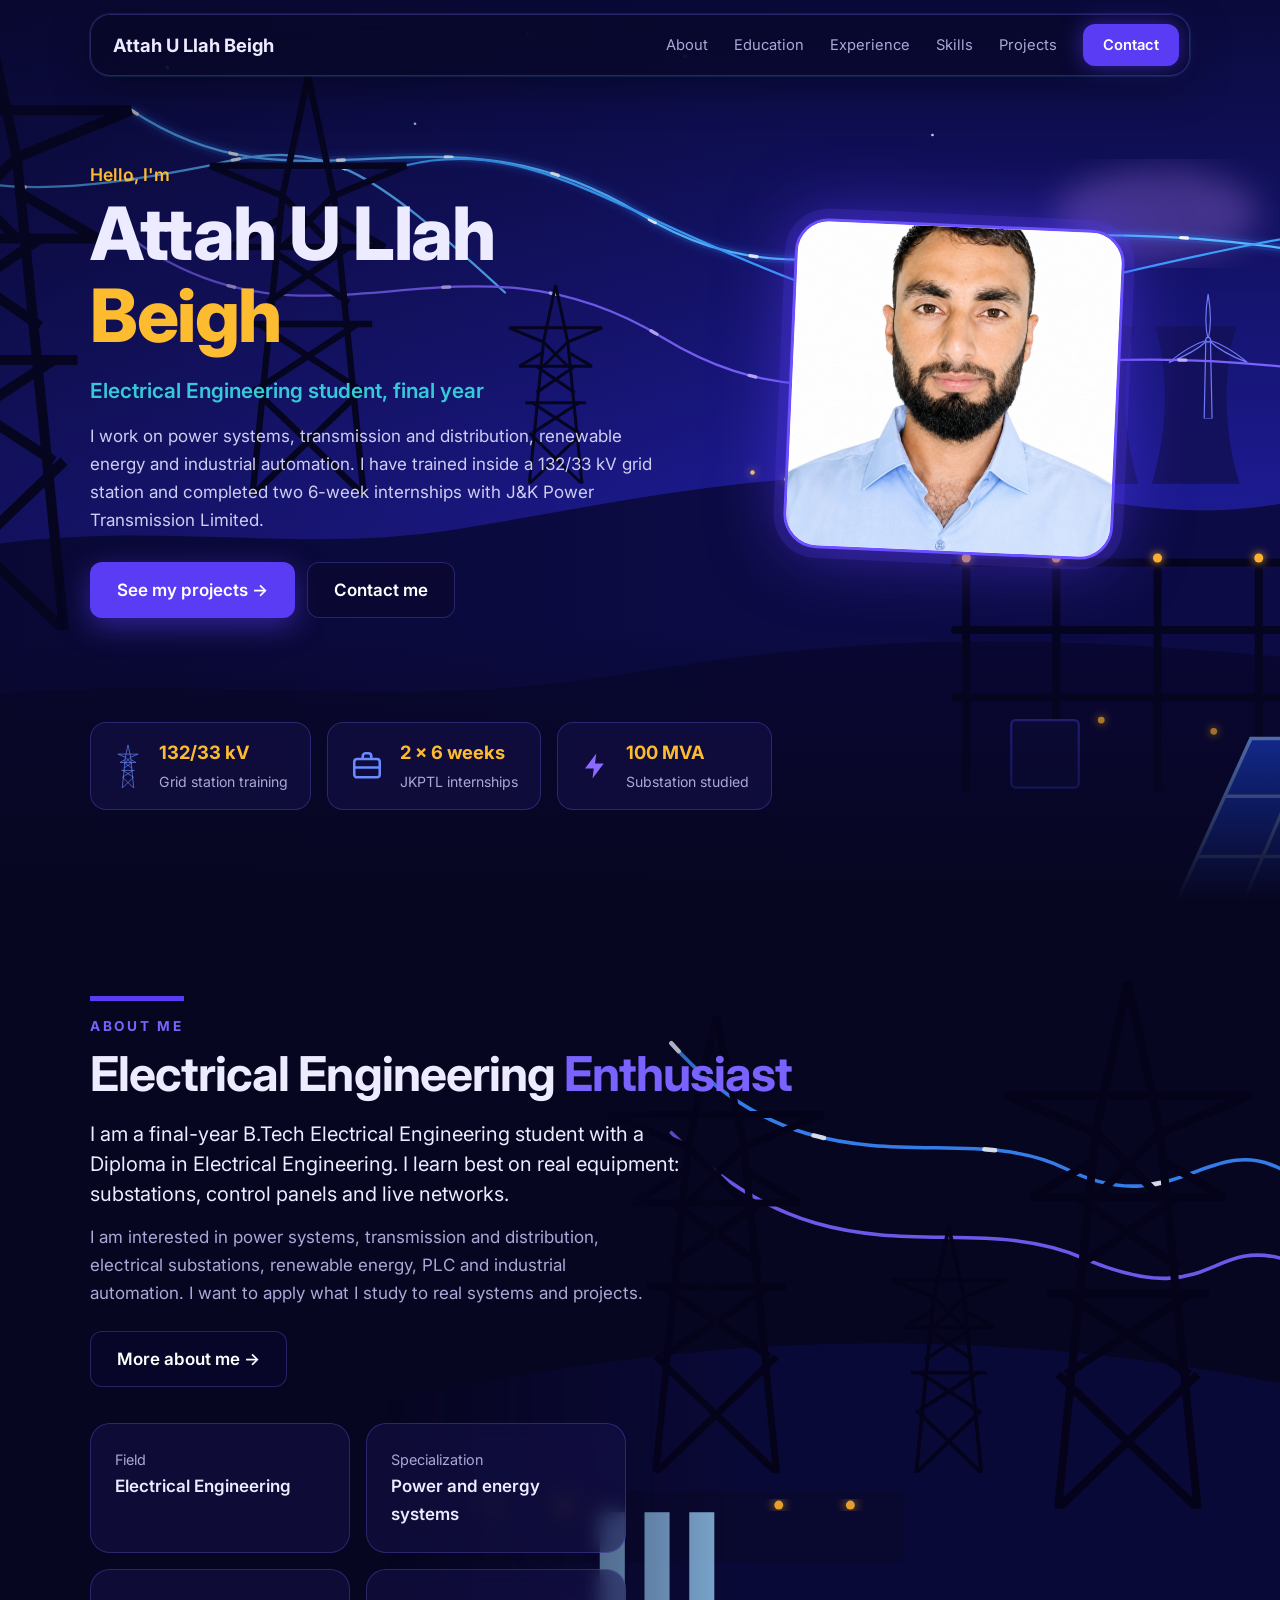
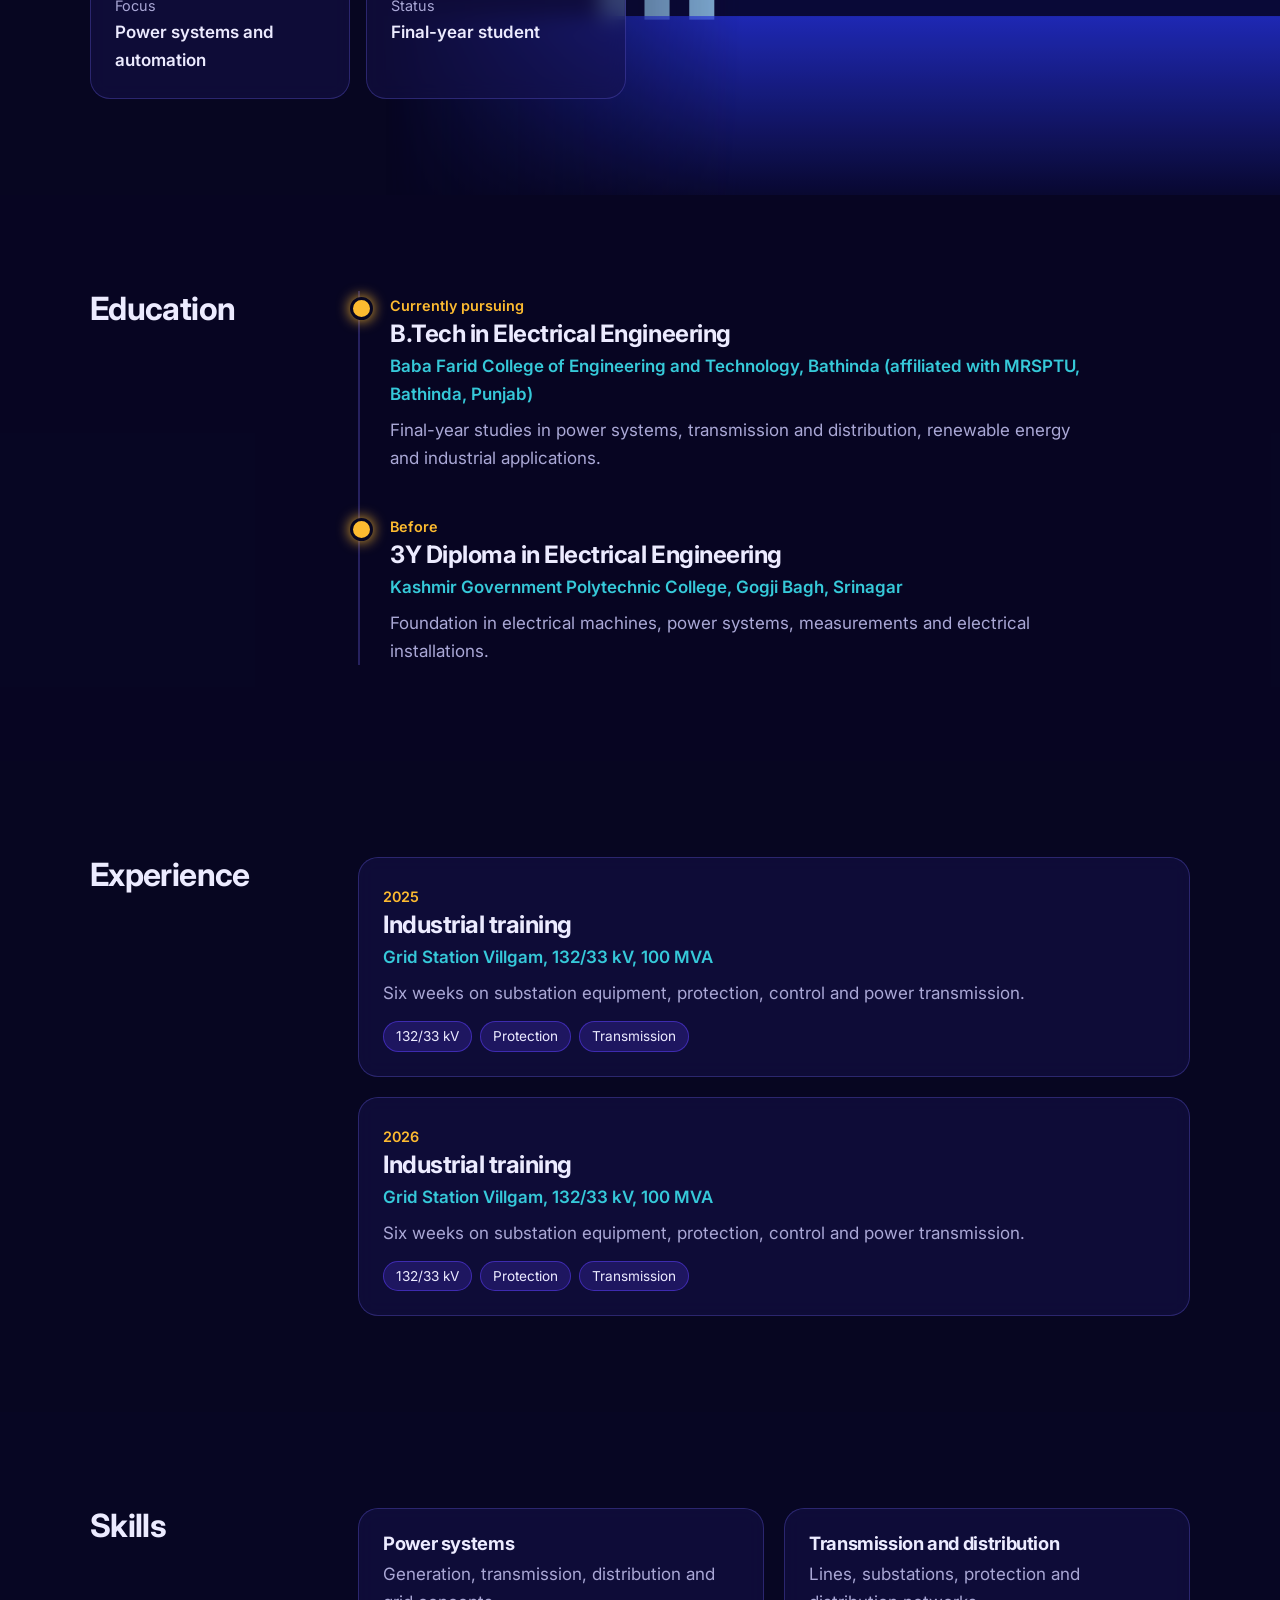
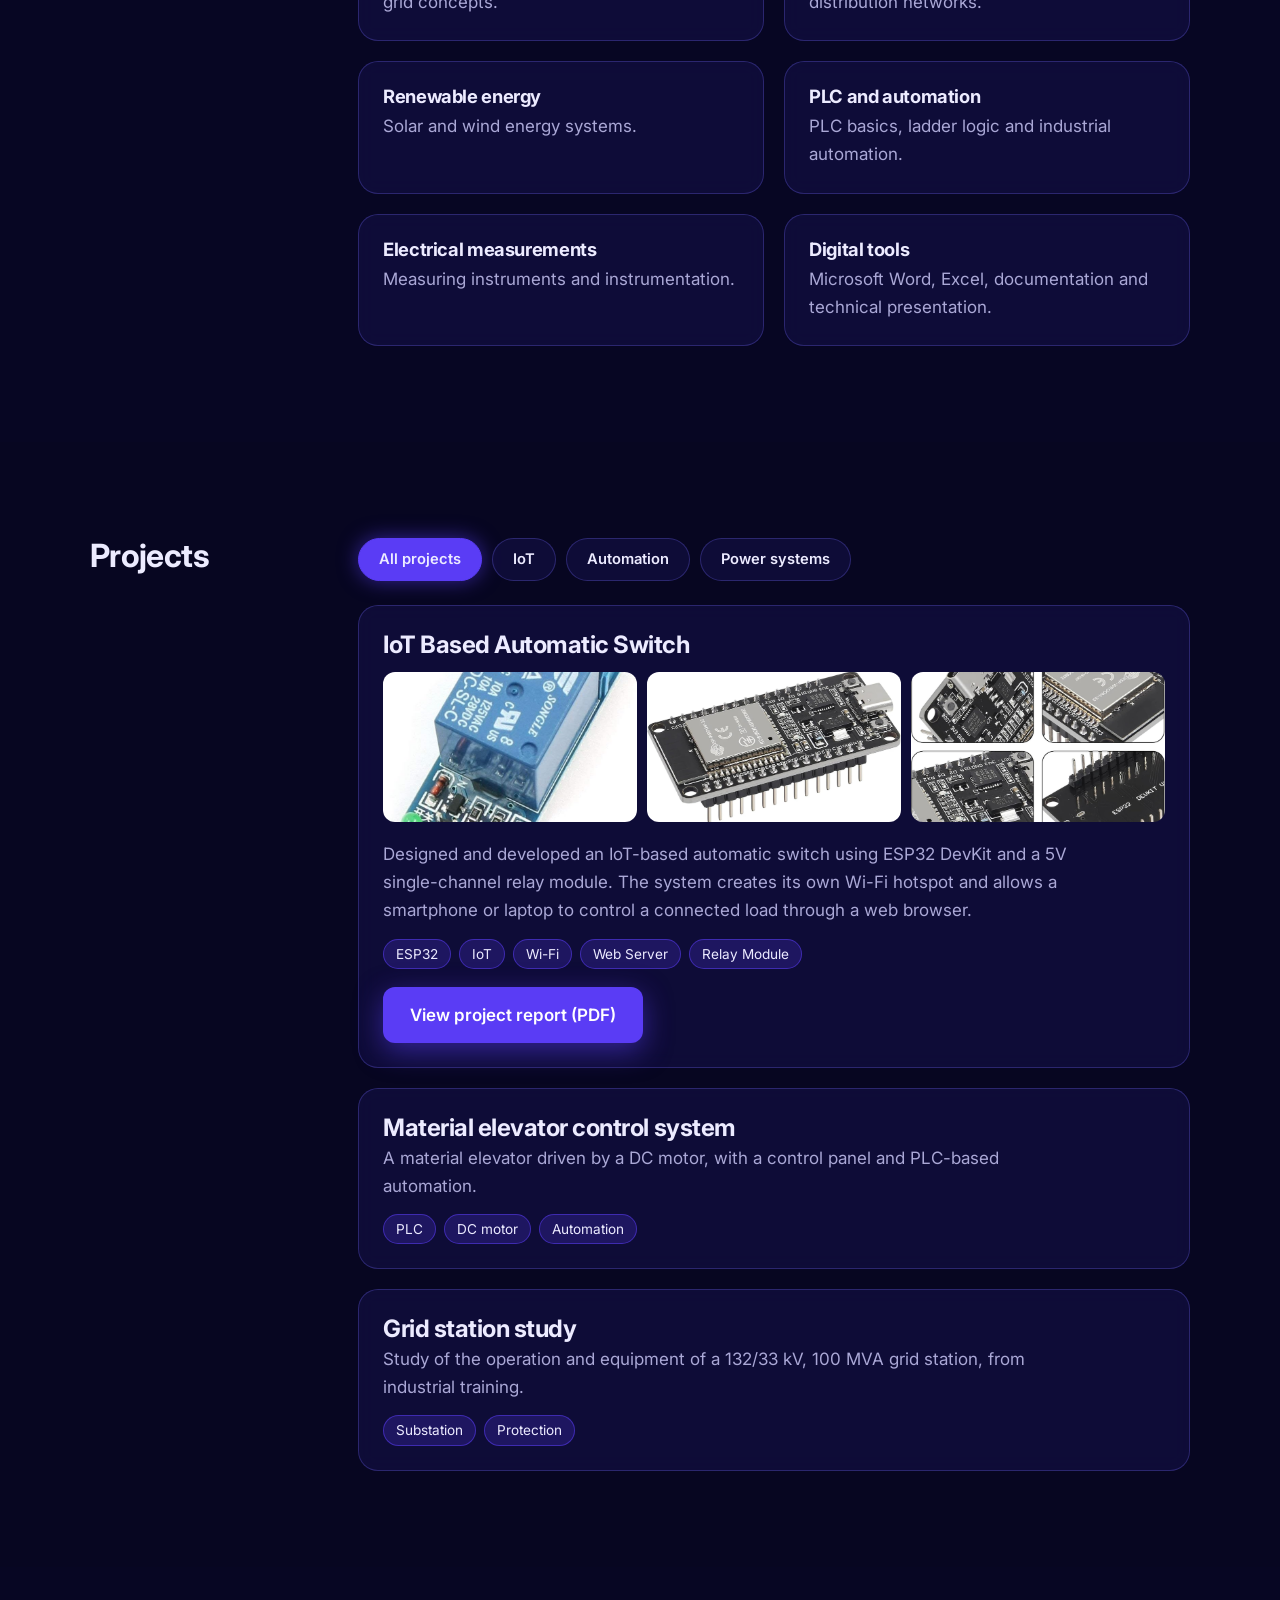
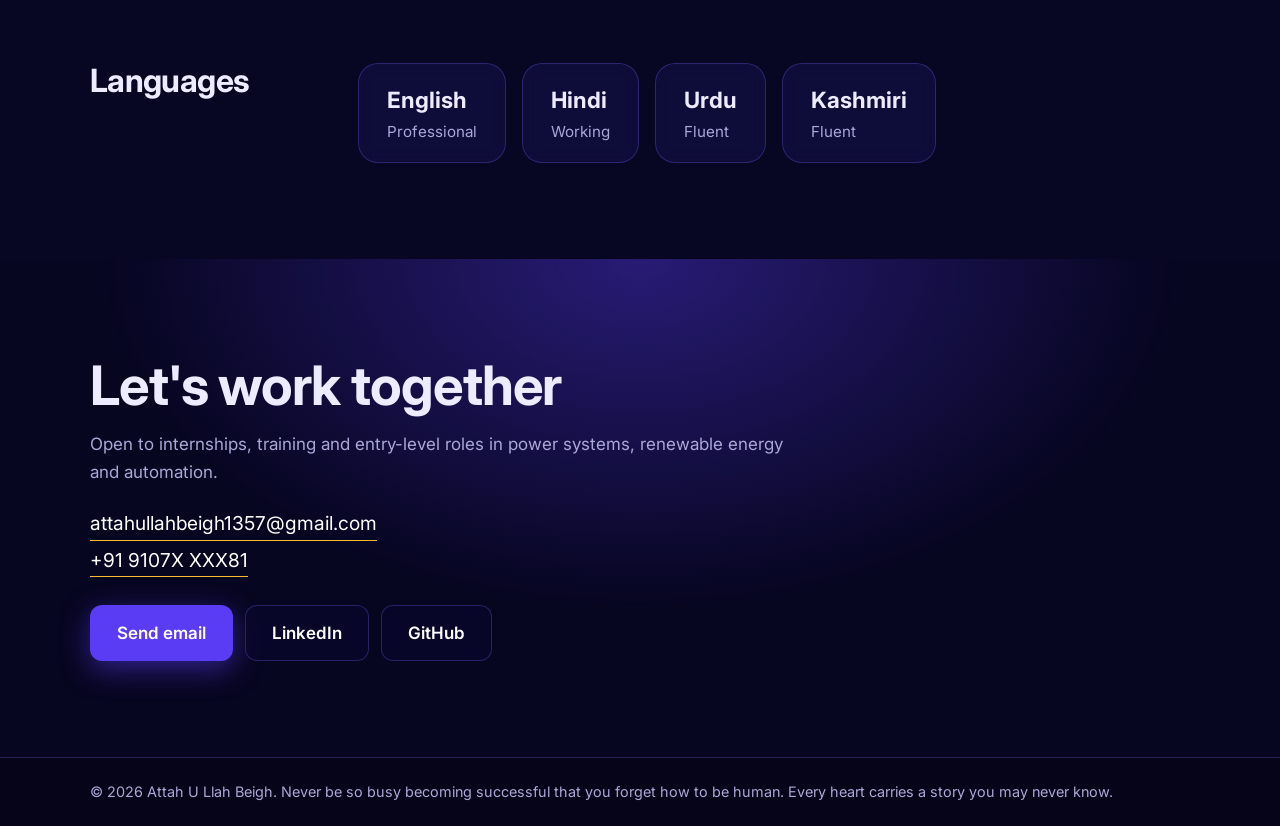
==== commit 5a073d1b: "Update index.html" ====
--- a/index.html
+++ b/index.html
@@ -8,20 +8,55 @@
 <meta name="google-site-verification" content="AX1bPegK20SlBSsNhf59HftJDLyADob2TUCViV4lNVI" />
 <link rel="preconnect" href="https://fonts.googleapis.com">
 <link rel="preconnect" href="https://fonts.gstatic.com" crossorigin>
-<link href="https://fonts.googleapis.com/css2?family=Space+Grotesk:wght@500;700&family=Inter:wght@400;500;600&display=swap" rel="stylesheet">
+<link href="https://fonts.googleapis.com/css2?family=Inter:wght@400;500;600;700;800&display=swap" rel="stylesheet">
 <link rel="stylesheet" href="style.css">
 </head>
 <body>
 
-<div class="banner" id="banner">
-  <span class="badge">New</span>
-  <span>Open to internships and entry-level roles in power systems and automation</span>
-  <a href="#contact">Contact me</a>
-  <button class="banner-close" id="bannerClose" aria-label="Close banner">&times;</button>
+<!-- Shared drawings (pylon, wind turbine, solar panel) -->
+<svg width="0" height="0" style="position:absolute" aria-hidden="true">
+  <defs>
+    <symbol id="pylon" viewBox="0 0 100 200">
+      <g fill="none" stroke="currentColor" stroke-width="3" stroke-linejoin="round">
+        <path d="M50 4 L38 60 L24 200 M50 4 L62 60 L76 200"/>
+        <path d="M4 46 H96 M14 84 H86 M20 120 H80"/>
+        <path d="M38 60 L62 84 M62 60 L38 84 M31 110 L69 84 M69 110 L31 84 M27 150 L73 120 M73 150 L27 120 M24 200 L76 150 M76 200 L24 150"/>
+        <path d="M4 46 L38 60 M96 46 L62 60 M14 84 L38 70 M86 84 L62 70"/>
+      </g>
+    </symbol>
+    <symbol id="turbine" viewBox="0 0 100 160">
+      <g stroke="currentColor" stroke-width="1.5" style="fill:var(--fill,none)">
+        <path d="M47 62 L53 62 L55 160 L45 160Z"/>
+        <g class="blades">
+          <path d="M50 60 C45 40 47 20 50 2 C53 20 55 40 50 60Z"/>
+          <path d="M50 60 C45 40 47 20 50 2 C53 20 55 40 50 60Z" transform="rotate(120 50 60)"/>
+          <path d="M50 60 C45 40 47 20 50 2 C53 20 55 40 50 60Z" transform="rotate(240 50 60)"/>
+        </g>
+        <circle cx="50" cy="60" r="3"/>
+      </g>
+    </symbol>
+    <symbol id="solar" viewBox="0 0 160 90">
+      <g stroke="currentColor" stroke-width="1.5" style="fill:var(--fill,none)">
+        <path d="M10 85 L45 8 L155 8 L125 85Z"/>
+        <path d="M34 33 H145 M22 59 H135 M72 8 L39 85 M100 8 L67 85 M128 8 L96 85" fill="none"/>
+      </g>
+    </symbol>
+    <symbol id="icon-briefcase" viewBox="0 0 24 24"><g fill="none" stroke="currentColor" stroke-width="1.8" stroke-linejoin="round"><rect x="3" y="7" width="18" height="13" rx="2"/><path d="M9 7V5a2 2 0 0 1 2-2h2a2 2 0 0 1 2 2v2M3 13h18"/></g></symbol>
+    <symbol id="icon-bolt" viewBox="0 0 24 24"><path d="M13 2 4 14h7l-1 8 9-12h-7l1-8Z" fill="currentColor"/></symbol>
+  </defs>
+</svg>
+
+<!-- Lightly floating wireframe objects behind the whole page -->
+<div class="float-bg" aria-hidden="true">
+  <svg class="fl f1" viewBox="0 0 100 200"><use href="#pylon"/></svg>
+  <svg class="fl f2" viewBox="0 0 100 160"><use href="#turbine"/></svg>
+  <svg class="fl f3" viewBox="0 0 160 90"><use href="#solar"/></svg>
+  <svg class="fl f4" viewBox="0 0 100 200"><use href="#pylon"/></svg>
+  <svg class="fl f5" viewBox="0 0 100 160"><use href="#turbine"/></svg>
 </div>
 
 <header class="site-header">
-  <div class="container bar">
+  <div class="bar">
     <a href="#home" class="logo">Attah U Llah Beigh</a>
     <button class="menu-toggle" aria-label="Open menu" aria-expanded="false">Menu</button>
     <nav class="nav-links">
@@ -30,47 +65,135 @@
       <a href="#experience">Experience</a>
       <a href="#skills">Skills</a>
       <a href="#projects">Projects</a>
+      <a href="#contact">Contact</a>
       <a href="#contact" class="nav-cta">Contact</a>
     </nav>
   </div>
 </header>
 
 <main>
+<!-- HERO -->
 <section id="home" class="hero">
-  <canvas id="waves" aria-hidden="true"></canvas>
+  <svg class="scene" viewBox="0 0 1440 800" preserveAspectRatio="xMidYMid slice" aria-hidden="true">
+    <defs>
+      <linearGradient id="sky" x1="0" y1="0" x2="0" y2="1">
+        <stop offset="0" stop-color="#0a0a3c"/><stop offset=".55" stop-color="#1c1a8f"/><stop offset="1" stop-color="#2a1f9e"/>
+      </linearGradient>
+      <linearGradient id="fade" x1="0" y1="0" x2="0" y2="1">
+        <stop offset="0" stop-color="#070621" stop-opacity="0"/><stop offset="1" stop-color="#070621"/>
+      </linearGradient>
+      <linearGradient id="shade" x1="0" y1="0" x2="1" y2="0">
+        <stop offset="0" stop-color="#070621" stop-opacity=".55"/><stop offset=".6" stop-color="#070621" stop-opacity="0"/>
+      </linearGradient>
+      <filter id="glow" x="-50%" y="-50%" width="200%" height="200%"><feGaussianBlur stdDeviation="4" result="b"/><feMerge><feMergeNode in="b"/><feMergeNode in="SourceGraphic"/></feMerge></filter>
+      <filter id="blur"><feGaussianBlur stdDeviation="14"/></filter>
+    </defs>
+    <rect width="1440" height="800" fill="url(#sky)"/>
+    <g fill="#bcd0ff"><circle cx="300" cy="60" r="1.5"/><circle cx="520" cy="110" r="1.2"/><circle cx="760" cy="50" r="1.6"/><circle cx="980" cy="120" r="1.2"/><circle cx="1100" cy="40" r="1.5"/><circle cx="620" cy="30" r="1.1"/><circle cx="1380" cy="90" r="1.3"/></g>
+    <!-- far hills + city lights -->
+    <path d="M0 520 C220 440 380 500 560 470 S900 400 1100 440 S1340 420 1440 410 V800 H0Z" fill="#0c0b45"/>
+    <g fill="#ffcf6b" filter="url(#glow)"><circle cx="820" cy="420" r="2"/><circle cx="850" cy="426" r="2"/><circle cx="880" cy="418" r="2"/><circle cx="910" cy="428" r="2"/><circle cx="940" cy="420" r="2"/></g>
+    <!-- cooling towers + steam -->
+    <ellipse cx="1180" cy="190" rx="90" ry="40" fill="#c58bff" opacity=".28" filter="url(#blur)"/>
+    <path d="M1085 430 C1100 380 1100 330 1088 290 H1160 C1148 330 1148 380 1163 430Z" fill="#14115c"/>
+    <path d="M1175 430 C1190 380 1190 330 1178 290 H1250 C1238 330 1238 380 1253 430Z" fill="#14115c"/>
+    <g fill="#ff4d6d" filter="url(#glow)"><circle cx="1015" cy="300" r="2.5"/><circle cx="1015" cy="340" r="2.5"/></g>
+    <rect x="1010" y="270" width="8" height="160" fill="#14115c"/>
+    <!-- wind turbines -->
+    <use href="#turbine" x="1290" y="60" width="130" height="208" style="color:#6e7bff;--fill:#18145f" />
+    <use href="#turbine" x="1190" y="260" width="70" height="112" style="color:#6e7bff;--fill:#18145f"/>
+    <use href="#turbine" x="900" y="300" width="50" height="80" style="color:#6e7bff;--fill:#18145f"/>
+    <!-- foreground hill -->
+    <path d="M0 640 C260 580 460 640 700 600 S1100 560 1440 600 V800 H0Z" fill="#090733"/>
+    <!-- substation -->
+    <g stroke="#06051f" stroke-width="7" fill="none" stroke-linecap="round">
+      <path d="M1010 700 V500 M1090 700 V500 M1180 700 V500 M1270 700 V500 M1360 700 V500"/>
+      <path d="M1000 500 H1380 M1000 560 H1380 M1000 620 H1380"/>
+    </g>
+    <g fill="#0d0b3d" stroke="#2a2a9a" stroke-width="2"><rect x="1300" y="590" width="130" height="110" rx="4"/><rect x="1050" y="640" width="60" height="60" rx="4"/></g>
+    <g fill="#ffb02e" filter="url(#glow)"><circle cx="1010" cy="496" r="4"/><circle cx="1090" cy="496" r="4"/><circle cx="1180" cy="496" r="4"/><circle cx="1270" cy="496" r="4"/><circle cx="1360" cy="496" r="4"/><circle cx="1130" cy="640" r="3"/><circle cx="1230" cy="650" r="3"/><circle cx="1330" cy="600" r="3"/></g>
+    <!-- solar panel -->
+    <use href="#solar" x="1170" y="640" width="330" height="185" style="color:#7fb0ff;--fill:#1a3fd0"/>
+    <!-- cables (glow + bright core + flowing energy) -->
+    <g fill="none" stroke-linecap="round">
+      <path id="c1" d="M268 98 C420 200 540 80 720 190 S1000 140 1440 250" stroke="#2f8bff" stroke-width="7" opacity=".25" filter="url(#glow)"/>
+      <path d="M268 98 C420 200 540 80 720 190 S1000 140 1440 250" stroke="#58b6ff" stroke-width="2"/>
+      <path class="flow" d="M268 98 C420 200 540 80 720 190 S1000 140 1440 250" stroke="#ffffff" stroke-width="3"/>
+      <path d="M-8 98 C100 190 220 170 338 147 C440 120 480 150 600 260" stroke="#58b6ff" stroke-width="2"/>
+      <path class="flow f-slow" d="M-8 98 C100 190 220 170 338 147 C440 120 480 150 600 260" stroke="#ffffff" stroke-width="3"/>
+      <path d="M268 212 C430 330 560 190 740 300 S1020 260 1440 350" stroke="#7a62ff" stroke-width="2"/>
+      <path class="flow" d="M268 212 C430 330 560 190 740 300 S1020 260 1440 350" stroke="#c9b8ff" stroke-width="3"/>
+      <path d="M512 147 C620 120 700 190 860 250 S1100 230 1440 190" stroke="#3aa0ff" stroke-width="2"/>
+    </g>
+    <!-- pylons (dark silhouettes) -->
+    <g style="color:#060520">
+      <use href="#pylon" x="-20" y="-40" width="300" height="600"/>
+      <use href="#pylon" x="330" y="60" width="190" height="380"/>
+      <use href="#pylon" x="600" y="250" width="90" height="180"/>
+      <use href="#pylon" x="860" y="300" width="60" height="120"/>
+    </g>
+    <rect width="1440" height="800" fill="url(#shade)"/>
+    <rect y="560" width="1440" height="240" fill="url(#fade)"/>
+  </svg>
+
   <div class="container hero-grid">
     <div class="hero-text">
       <p class="hello">Hello, I'm</p>
-      <h1>Attah U Llah <span class="grad">Beigh</span></h1>
+      <h1>Attah U Llah <br><span class="grad">Beigh</span></h1>
       <p class="role">Electrical Engineering student, final year</p>
       <p class="lead">I work on power systems, transmission and distribution, renewable energy and industrial automation. I have trained inside a 132/33 kV grid station and completed two 6-week internships with J&amp;K Power Transmission Limited.</p>
       <div class="actions">
-        <a href="#projects" class="btn solid">See my projects</a>
+        <a href="#projects" class="btn solid">See my projects &rarr;</a>
         <a href="#contact" class="btn ghost">Contact me</a>
       </div>
-      <ul class="stats">
-        <li><b>132/33 kV</b><span>Grid station training</span></li>
-        <li><b>2 &times; 6 weeks</b><span>JKPTL internships</span></li>
-        <li><b>100 MVA</b><span>Substation studied</span></li>
-      </ul>
     </div>
     <div class="photo"><img src="Dp For Web.jpg.jpg" alt="Portrait of Attah U Llah Beigh"></div>
   </div>
-</section>
-
-<section id="about" class="section">
-  <div class="container split">
-    <h2>About me</h2>
-    <div>
-      <p class="big">I am a final-year Electrical Engineering student who learns best on real equipment: substations, control panels and live networks.</p>
-      <p>My main interests are power systems, transmission and distribution, electrical substations, renewable energy, PLC and industrial automation. I want to apply what I study to real systems and projects.</p>
-      <dl class="facts">
-        <div class="card"><dt>Field</dt><dd>Electrical Engineering</dd></div>
-        <div class="card"><dt>Specialization</dt><dd>Power and energy systems</dd></div>
-        <div class="card"><dt>Focus</dt><dd>Power systems and automation</dd></div>
-        <div class="card"><dt>Status</dt><dd>Final-year student</dd></div>
-      </dl>
-    </div>
+
+  <div class="container">
+    <ul class="stats">
+      <li><svg class="ico" width="30" height="44" viewBox="0 0 100 200"><use href="#pylon"/></svg><div><b>132/33 kV</b><span>Grid station training</span></div></li>
+      <li><svg class="ico" width="34" height="34"><use href="#icon-briefcase"/></svg><div><b>2 &times; 6 weeks</b><span>JKPTL internships</span></div></li>
+      <li><svg class="ico bolt" width="30" height="34"><use href="#icon-bolt"/></svg><div><b>100 MVA</b><span>Substation studied</span></div></li>
+    </ul>
+  </div>
+</section>
+
+<!-- ABOUT -->
+<section id="about" class="section about">
+  <svg class="about-scene" viewBox="0 0 900 500" preserveAspectRatio="xMaxYMax slice" aria-hidden="true">
+    <defs>
+      <linearGradient id="water" x1="0" y1="0" x2="0" y2="1"><stop offset="0" stop-color="#2c3cff"/><stop offset="1" stop-color="#0a0930"/></linearGradient>
+      <filter id="g2"><feGaussianBlur stdDeviation="3" result="b"/><feMerge><feMergeNode in="b"/><feMergeNode in="SourceGraphic"/></feMerge></filter>
+    </defs>
+    <path d="M0 330 C150 270 260 310 400 280 S700 230 900 270 V500 H0Z" fill="#0b0a3a"/>
+    <g fill="none" stroke-linecap="round">
+      <path d="M560 80 C640 170 720 120 780 150 S860 130 900 150" stroke="#3a8bff" stroke-width="2"/>
+      <path class="flow" d="M560 80 C640 170 720 120 780 150 S860 130 900 150" stroke="#fff" stroke-width="2.5"/>
+      <path d="M560 130 C650 220 720 170 790 200 S860 190 900 200" stroke="#7a62ff" stroke-width="2"/>
+    </g>
+    <g style="color:#05041a">
+      <use href="#pylon" x="520" y="60" width="130" height="260"/>
+      <use href="#pylon" x="740" y="40" width="150" height="300"/>
+      <use href="#pylon" x="680" y="180" width="70" height="140"/>
+    </g>
+    <rect x="360" y="330" width="330" height="40" fill="#0a0930"/>
+    <g fill="#9fd6ff" opacity=".9"><rect x="520" y="342" width="14" height="60"/><rect x="545" y="342" width="14" height="60"/><rect x="570" y="342" width="14" height="60"/></g>
+    <g fill="#ffb02e" filter="url(#g2)"><circle cx="380" cy="338" r="2.5"/><circle cx="420" cy="338" r="2.5"/><circle cx="460" cy="338" r="2.5"/><circle cx="500" cy="338" r="2.5"/><circle cx="620" cy="338" r="2.5"/><circle cx="660" cy="338" r="2.5"/></g>
+    <rect y="400" width="900" height="100" fill="url(#water)" opacity=".7"/>
+  </svg>
+  <div class="container about-wrap">
+    <p class="eyebrow">About me</p>
+    <h2 class="about-title">Electrical Engineering <span class="violet">Enthusiast</span></h2>
+    <p class="big">I am a final-year B.Tech Electrical Engineering student with a Diploma in Electrical Engineering. I learn best on real equipment: substations, control panels and live networks.</p>
+    <p>I am interested in power systems, transmission and distribution, electrical substations, renewable energy, PLC and industrial automation. I want to apply what I study to real systems and projects.</p>
+    <a href="#education" class="btn ghost more">More about me &rarr;</a>
+    <dl class="facts">
+      <div class="card"><dt>Field</dt><dd>Electrical Engineering</dd></div>
+      <div class="card"><dt>Specialization</dt><dd>Power and energy systems</dd></div>
+      <div class="card"><dt>Focus</dt><dd>Power systems and automation</dd></div>
+      <div class="card"><dt>Status</dt><dd>Final-year student</dd></div>
+    </dl>
   </div>
 </section>
 
@@ -204,7 +327,6 @@
   </div>
 </footer>
 
-<a class="fab" href="mailto:attahullahbeigh1357@gmail.com" aria-label="Send email">&#9993;</a>
 <script src="script.js"></script>
 </body>
 </html>
--- a/style.css
+++ b/style.css
@@ -1,100 +1,152 @@
 :root{
-  --ink:#0e2236; --ink2:#16314b; --paper:#f4f7fa; --tint:#e8eef4; --line:#cbd6e0;
-  --muted:#51657a; --amber:#f5a300; --blue:#1f5fbf; --cyan:#4fd1e8;
-  --head:"Bricolage Grotesque","Segoe UI",Arial,sans-serif;
-  --body:"Instrument Sans","Segoe UI",Arial,sans-serif;
+  --bg:#070621; --glass:rgba(22,18,78,.5); --line:rgba(120,110,255,.28);
+  --text:#ecebff; --muted:#aaa8d6; --violet:#5a3cf5; --amber:#fdbb30; --cyan:#36c9d9;
+  --font:"Inter","Segoe UI",Arial,sans-serif;
 }
 *{margin:0;padding:0;box-sizing:border-box}
-html{scroll-behavior:smooth;scroll-padding-top:72px}
-body{font-family:var(--body);background:var(--paper);color:var(--ink);line-height:1.65;font-size:17px}
+html{scroll-behavior:smooth;scroll-padding-top:100px;background:var(--bg)}
+body{font-family:var(--font);background:transparent;color:var(--text);line-height:1.65;font-size:17px}
 img{max-width:100%;display:block}
 a{color:inherit;text-decoration:none}
 :focus-visible{outline:3px solid var(--amber);outline-offset:3px}
 .container{width:90%;max-width:1100px;margin:auto}
-h1,h2,h3{font-family:var(--head);line-height:1.1}
+h1,h2,h3{line-height:1.12;letter-spacing:-.02em}
+p{max-width:64ch;color:var(--muted)}
 
-/* header */
-.site-header{position:fixed;top:0;left:0;right:0;z-index:50;background:rgba(14,34,54,.88);backdrop-filter:blur(10px);color:#fff}
-.bar{display:flex;align-items:center;justify-content:space-between;height:64px}
-.logo{font-family:var(--head);font-weight:800;font-size:1.2rem}
-.nav-links{display:flex;gap:26px;font-size:.95rem}
-.nav-links a{color:#c9d6e3;padding:4px 0;border-bottom:2px solid transparent;transition:color .2s,border-color .2s}
-.nav-links a:hover{color:#fff;border-color:var(--amber)}
-.menu-toggle{display:none;background:none;border:1px solid #3b5670;color:#fff;padding:6px 14px;border-radius:6px;font:inherit;cursor:pointer}
+/* soft page glow + lightly floating wireframes (whole page) */
+body::before{content:"";position:fixed;inset:0;z-index:-2;pointer-events:none;
+  background:radial-gradient(45% 45% at 15% 20%,rgba(90,60,245,.22),transparent 70%),
+             radial-gradient(40% 40% at 85% 65%,rgba(54,150,255,.14),transparent 70%),
+             linear-gradient(160deg,#070621,#0d0b36 60%,#120a33)}
+.float-bg{position:fixed;inset:0;z-index:-1;pointer-events:none;overflow:hidden}
+.fl{position:absolute;color:#4cc3ff;opacity:.13;animation:float 16s ease-in-out infinite alternate;--fill:none}
+.f1{left:3%;top:18%;width:90px}
+.f2{right:5%;top:12%;width:110px;animation-duration:20s}
+.f3{right:10%;bottom:8%;width:190px;animation-duration:18s}
+.f4{left:12%;bottom:6%;width:70px;animation-duration:22s}
+.f5{left:46%;top:60%;width:80px;animation-duration:19s;opacity:.08}
+@keyframes float{from{transform:translateY(-14px) rotate(-1deg)}to{transform:translateY(18px) rotate(1deg)}}
+.blades{transform-origin:50px 60px;animation:spin 9s linear infinite}
+@keyframes spin{to{transform:rotate(360deg)}}
+
+/* floating glass navbar */
+.site-header{position:fixed;top:14px;left:50%;transform:translateX(-50%);z-index:50;width:min(1100px,92%);
+  background:rgba(8,7,36,.6);backdrop-filter:blur(16px);border:1px solid var(--line);border-radius:20px;
+  box-shadow:0 0 0 1px rgba(54,201,217,.12),0 10px 40px rgba(0,0,0,.35)}
+.bar{display:flex;align-items:center;justify-content:space-between;height:60px;padding:0 10px 0 22px}
+.logo{font-weight:700;font-size:1.15rem}
+.nav-links{display:flex;gap:26px;align-items:center;font-size:.92rem}
+.nav-links a{color:var(--muted);transition:color .2s}
+.nav-links a:hover{color:#fff}
+.nav-links .nav-cta{background:var(--violet);color:#fff;padding:9px 20px;border-radius:12px;font-weight:600;box-shadow:0 0 22px rgba(90,60,245,.55)}
+.nav-links a[href="#contact"]:not(.nav-cta){display:none}
+.menu-toggle{display:none;background:none;border:1px solid var(--line);color:#fff;padding:6px 14px;border-radius:10px;font:inherit;cursor:pointer}
 
 /* hero */
-.hero{position:relative;min-height:100vh;display:flex;align-items:center;background:var(--ink);color:#fff;padding:110px 0 150px;overflow:hidden}
-#waves{position:absolute;left:0;bottom:0;width:100%;height:240px}
-.hero-grid{position:relative;display:grid;grid-template-columns:1.5fr 1fr;gap:60px;align-items:center}
-.hello{color:var(--amber);font-weight:600;margin-bottom:6px}
-.hero h1{font-size:clamp(2.8rem,7vw,5.4rem);font-weight:800;letter-spacing:-.02em}
-.role{font-family:var(--head);font-size:1.4rem;color:var(--cyan);margin:14px 0 18px}
-.lead{max-width:56ch;color:#c9d6e3}
+.hero{position:relative;min-height:100vh;display:flex;flex-direction:column;justify-content:center;padding:130px 0 60px;overflow:hidden}
+.scene{position:absolute;inset:0;width:100%;height:100%}
+.flow{stroke-dasharray:6 90;animation:flow 5s linear infinite;opacity:.9}
+.f-slow{animation-duration:8s}
+@keyframes flow{to{stroke-dashoffset:-960}}
+.hero-grid{position:relative;display:grid;grid-template-columns:1.1fr .9fr;gap:50px;align-items:center}
+.hello{color:var(--amber);font-weight:600;font-size:1.1rem;margin-bottom:4px}
+.hero h1{font-size:clamp(2.8rem,6vw,4.6rem);font-weight:800}
+.grad{color:var(--amber)}
+.role{font-size:1.3rem;font-weight:600;color:var(--cyan);margin:16px 0 14px}
+.lead{max-width:52ch;color:#cfcdf2}
 .actions{display:flex;gap:12px;flex-wrap:wrap;margin-top:28px}
-.btn{display:inline-block;padding:12px 24px;border-radius:999px;font-weight:600;border:2px solid transparent;transition:transform .2s,background .2s,color .2s}
+.btn{display:inline-block;padding:13px 26px;border-radius:12px;font-weight:600;border:1px solid transparent;transition:transform .2s,box-shadow .2s,background .2s;cursor:pointer}
 .btn:hover{transform:translateY(-2px)}
-.btn.solid{background:var(--amber);color:var(--ink)}
-.btn.ghost{border-color:currentColor}
-.btn.ghost:hover{background:rgba(255,255,255,.1)}
-.photo{width:min(320px,100%);aspect-ratio:1;border-radius:50%;overflow:hidden;justify-self:center;border:4px solid var(--amber);box-shadow:0 0 0 12px rgba(245,163,0,.15)}
+.btn.solid{background:var(--violet);color:#fff;box-shadow:0 8px 28px rgba(90,60,245,.5)}
+.btn.ghost{border-color:var(--line);color:#fff;background:rgba(10,8,45,.6)}
+.btn.ghost:hover{background:rgba(90,60,245,.25)}
+.photo{width:min(330px,100%);aspect-ratio:1;border-radius:34px;overflow:hidden;justify-self:center;border:3px solid #6a50ff;
+  box-shadow:0 0 0 10px rgba(90,60,245,.2),0 0 70px rgba(90,60,245,.6);transform:rotate(2.5deg);background:#fff}
 .photo img{width:100%;height:100%;object-fit:cover}
+.stats{position:relative;list-style:none;display:flex;flex-wrap:wrap;gap:16px;margin-top:44px}
+.stats li{display:flex;align-items:center;gap:16px;background:var(--glass);border:1px solid var(--line);border-radius:16px;padding:14px 22px;backdrop-filter:blur(10px)}
+.stats .ico{color:#6a8bff;flex:none}
+.stats .bolt{color:#8b6bff}
+.stats b{display:block;font-size:1.15rem;color:var(--amber)}
+.stats span{font-size:.88rem;color:var(--muted)}
 
 /* sections */
-.section{padding:96px 0}
-.tint{background:var(--tint)}
+.section{position:relative;padding:96px 0}
+.alt{background:rgba(8,7,38,.55)}
 .split{display:grid;grid-template-columns:220px 1fr;gap:48px}
-.split>h2{font-size:2rem;position:sticky;top:90px;align-self:start}
-.big{font-family:var(--head);font-size:1.6rem;line-height:1.3;margin-bottom:18px;max-width:30ch}
-p{max-width:64ch}
-.where{color:var(--blue);font-weight:600;margin:4px 0 8px}
+.split>h2{font-size:2rem;position:sticky;top:100px;align-self:start}
+.card{background:var(--glass);border:1px solid var(--line);border-radius:20px;padding:24px;backdrop-filter:blur(10px);transition:border-color .2s}
+.card:hover{border-color:rgba(253,187,48,.55)}
+.where{color:var(--cyan);font-weight:600;margin:4px 0 8px}
 .chips{display:flex;flex-wrap:wrap;gap:8px;margin-top:14px}
-.chips span{font-size:.85rem;padding:3px 12px;border-radius:999px;background:#fff;border:1px solid var(--line)}
-.facts{display:grid;grid-template-columns:1fr 1fr;gap:20px 32px;margin-top:32px;border-top:1px solid var(--line);padding-top:24px}
+.chips span{font-size:.85rem;padding:3px 12px;border-radius:999px;background:rgba(90,60,245,.22);border:1px solid rgba(90,60,245,.55);color:var(--text)}
+
+/* about */
+.about{overflow:hidden}
+.about-scene{position:absolute;right:0;bottom:0;width:70%;height:100%;opacity:.9;
+  -webkit-mask-image:linear-gradient(90deg,transparent,#000 40%);mask-image:linear-gradient(90deg,transparent,#000 40%)}
+.about-wrap{position:relative}
+.eyebrow{display:inline-block;color:#7a62ff;font-weight:700;letter-spacing:.2em;text-transform:uppercase;font-size:.85rem;padding-top:14px;border-top:5px solid var(--violet);margin-bottom:10px}
+.about-title{font-size:clamp(2rem,4.5vw,3rem);font-weight:700;margin-bottom:18px}
+.violet{color:#7a62ff}
+.big{font-size:1.25rem;line-height:1.5;color:var(--text);max-width:48ch;margin-bottom:14px}
+.about-wrap>p:not(.eyebrow):not(.big){max-width:52ch}
+.more{margin-top:24px}
+.facts{display:grid;grid-template-columns:repeat(2,minmax(0,260px));gap:16px;margin-top:36px}
 .facts dt{color:var(--muted);font-size:.9rem}
 .facts dd{font-weight:600}
 
 /* timeline */
-.timeline{list-style:none;border-left:3px solid var(--ink);padding-left:30px;display:grid;gap:40px}
+.timeline{list-style:none;border-left:2px solid var(--line);padding-left:30px;display:grid;gap:40px}
 .timeline li{position:relative}
-.timeline li::before{content:"";position:absolute;left:-40px;top:6px;width:17px;height:17px;border-radius:50%;background:var(--amber);border:3px solid var(--ink)}
-.when{font-weight:600;color:var(--muted);font-size:.9rem}
+.timeline li::before{content:"";position:absolute;left:-40px;top:6px;width:17px;height:17px;border-radius:50%;background:var(--amber);border:3px solid var(--bg);box-shadow:0 0 14px var(--amber)}
+.when{font-weight:600;color:var(--amber);font-size:.9rem}
 .timeline h3,.jobs h3,.projects h3{font-size:1.5rem;margin:2px 0}
 
 /* lists */
-.jobs,.projects{display:grid}
-.jobs article,.projects article{padding:28px 0;border-top:1px solid var(--line)}
-.jobs article:first-child,.projects article:first-child{border-top:0;padding-top:0}
-.skills{list-style:none;display:grid;grid-template-columns:1fr 1fr;gap:32px 40px}
-.skills h3{font-size:1.2rem;margin-bottom:4px;padding-left:14px;border-left:4px solid var(--amber)}
-.skills p{color:var(--muted);padding-left:18px}
-.langs{list-style:none;display:flex;flex-wrap:wrap;gap:14px 40px;font-family:var(--head);font-size:1.4rem;font-weight:700}
-.langs span{display:block;font-family:var(--body);font-weight:400;font-size:.95rem;color:var(--muted)}
+.jobs,.projects{display:grid;gap:20px}
+.skills{list-style:none;display:grid;grid-template-columns:1fr 1fr;gap:20px}
+.skills h3{font-size:1.15rem;margin-bottom:6px}
+.langs{list-style:none;display:flex;flex-wrap:wrap;gap:16px;font-size:1.4rem;font-weight:700}
+.langs .card{padding:18px 28px}
+.langs span{display:block;font-weight:400;font-size:.95rem;color:var(--muted)}
+
+/* project filters */
+.filters{display:flex;flex-wrap:wrap;gap:10px;margin-bottom:24px}
+.pill{font:inherit;font-size:.92rem;font-weight:600;color:var(--text);background:var(--glass);border:1px solid var(--line);padding:8px 20px;border-radius:999px;cursor:pointer;transition:background .2s}
+.pill:hover{background:rgba(255,255,255,.12)}
+.pill.active{background:var(--violet);border-color:var(--violet);box-shadow:0 0 20px rgba(90,60,245,.55)}
+.projects article[hidden]{display:none}
+.gallery{display:grid;grid-template-columns:repeat(3,1fr);gap:10px;margin:14px 0 18px}
+.project-image{width:100%;height:150px;object-fit:cover;border-radius:12px}
+.iot-project .btn{margin-top:18px}
 
 /* contact */
-.contact{background:var(--ink);color:#fff;padding:96px 0}
+.contact{padding:96px 0;background:radial-gradient(60% 100% at 50% 0%,rgba(90,60,245,.4),transparent 70%)}
 .contact h2{font-size:clamp(2rem,5vw,3.4rem);margin-bottom:14px}
-.contact p{color:#c9d6e3}
-.lines{display:flex;flex-direction:column;gap:4px;margin-top:22px;font-size:1.2rem;color:#fff!important}
-.lines a{width:fit-content;border-bottom:1px solid var(--amber)}
-footer{background:#091828;color:#8aa0b5;padding:22px 0;font-size:.9rem}
+.lines{display:flex;flex-direction:column;gap:4px;margin-top:22px;font-size:1.2rem}
+.lines a{width:fit-content;color:#fff;border-bottom:1px solid var(--amber)}
+footer{background:#050418;color:var(--muted);padding:22px 0;font-size:.9rem;border-top:1px solid var(--line)}
 
 @media(max-width:860px){
   .split{grid-template-columns:1fr;gap:24px}
   .split>h2{position:static}
-  .hero-grid{grid-template-columns:1fr;gap:36px}
-  .photo{order:-1;width:200px;justify-self:start}
+  .hero{padding-top:110px}
+  .hero-grid{grid-template-columns:1fr;gap:34px}
+  .photo{order:-1;width:220px;justify-self:start}
   .menu-toggle{display:block}
-  .nav-links{display:none;position:absolute;top:64px;left:0;right:0;flex-direction:column;gap:0;background:var(--ink);padding:8px 5%}
+  .nav-links{display:none;position:absolute;top:68px;left:0;right:0;flex-direction:column;align-items:stretch;gap:0;background:rgba(8,7,36,.96);border:1px solid var(--line);border-radius:18px;padding:8px 20px 16px}
   .nav-links.active{display:flex}
-  .nav-links a{padding:12px 0;border-bottom:1px solid #22405c}
-  .skills,.facts{grid-template-columns:1fr}
+  .nav-links a{padding:12px 0}
+  .nav-links a[href="#contact"]:not(.nav-cta){display:none}
+  .nav-links .nav-cta{text-align:center;margin-top:8px}
+  .skills,.gallery{grid-template-columns:1fr}
+  .facts{grid-template-columns:1fr}
+  .about-scene{width:100%;opacity:.35}
   .section{padding:72px 0}
+  .f1,.f4,.f5{display:none}
 }
-.project-image {
-    width: 100%;
-    max-width: 100%;
-    height: 220px;
-    object-fit: cover;
-    border-radius: 12px;
-    margin-bottom: 18px;
+@media(prefers-reduced-motion:reduce){
+  .fl,.blades,.flow{animation:none}
+  html{scroll-behavior:auto}
 }
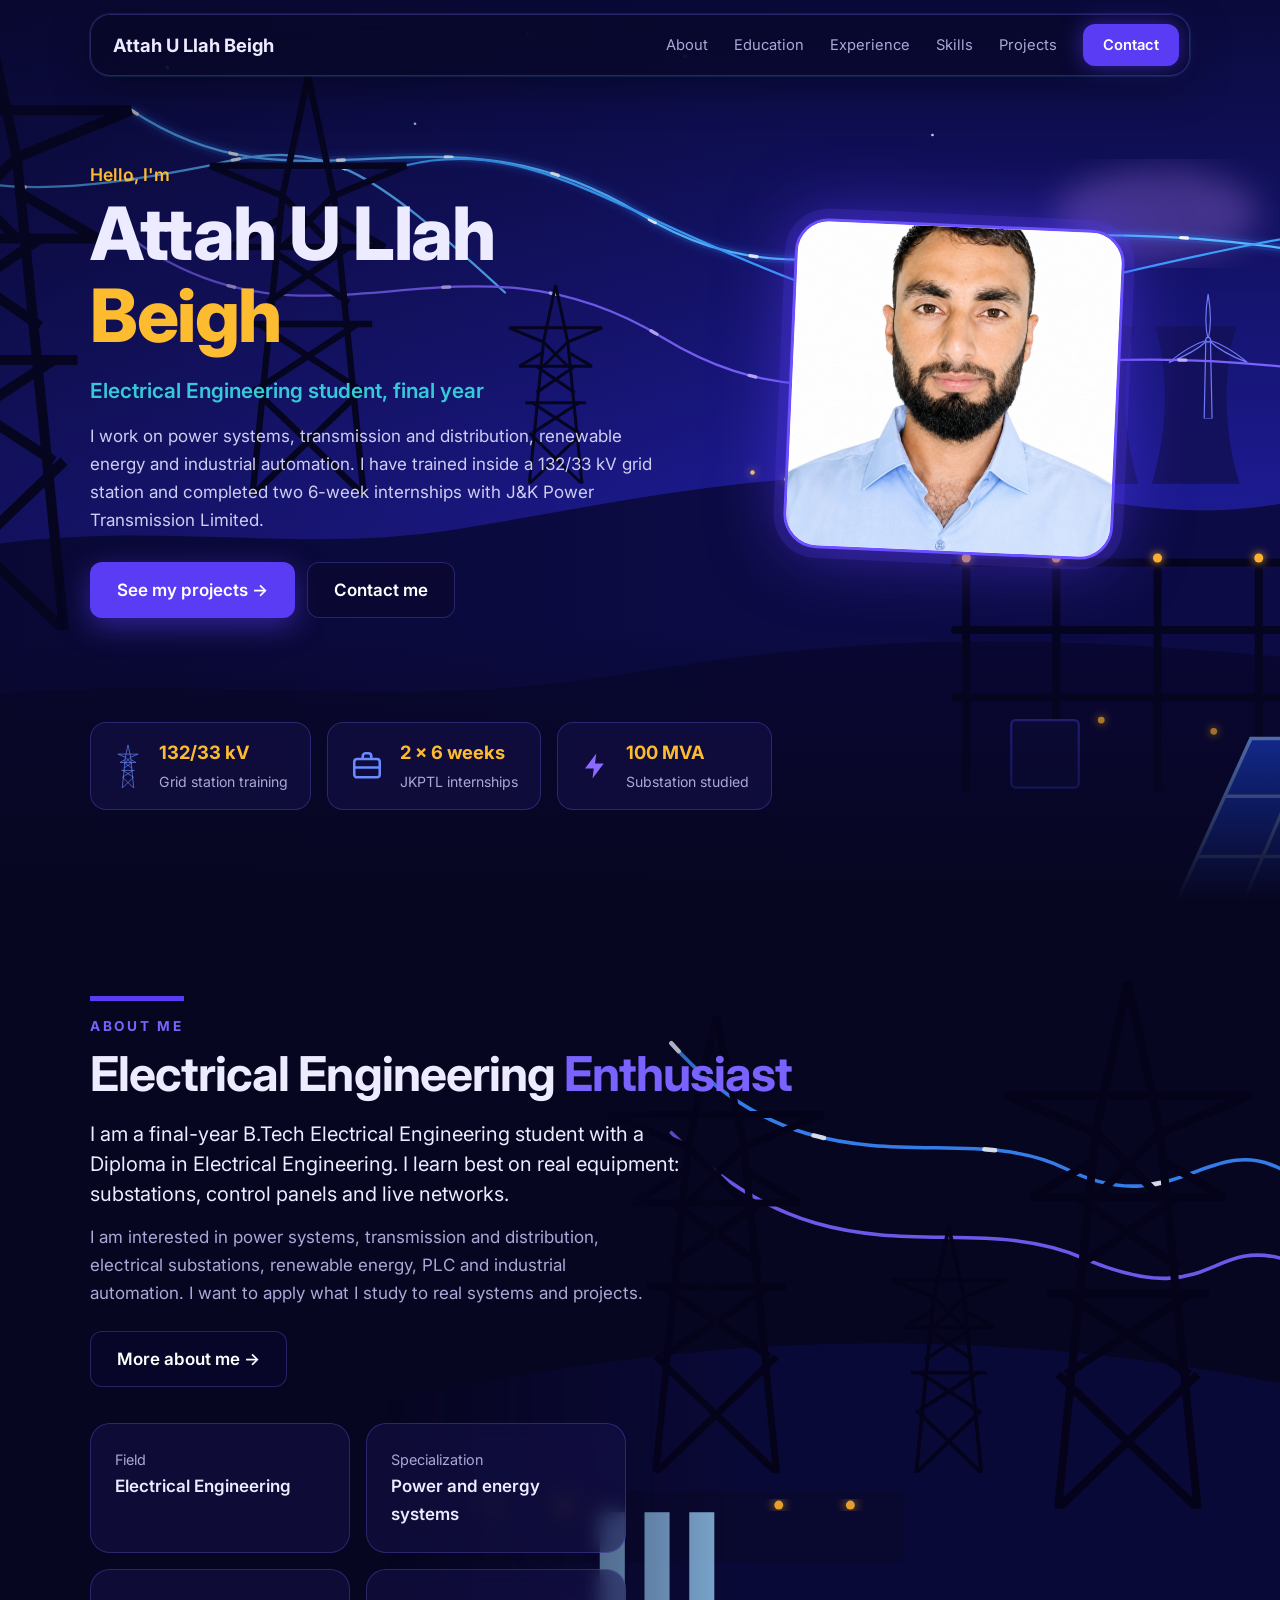
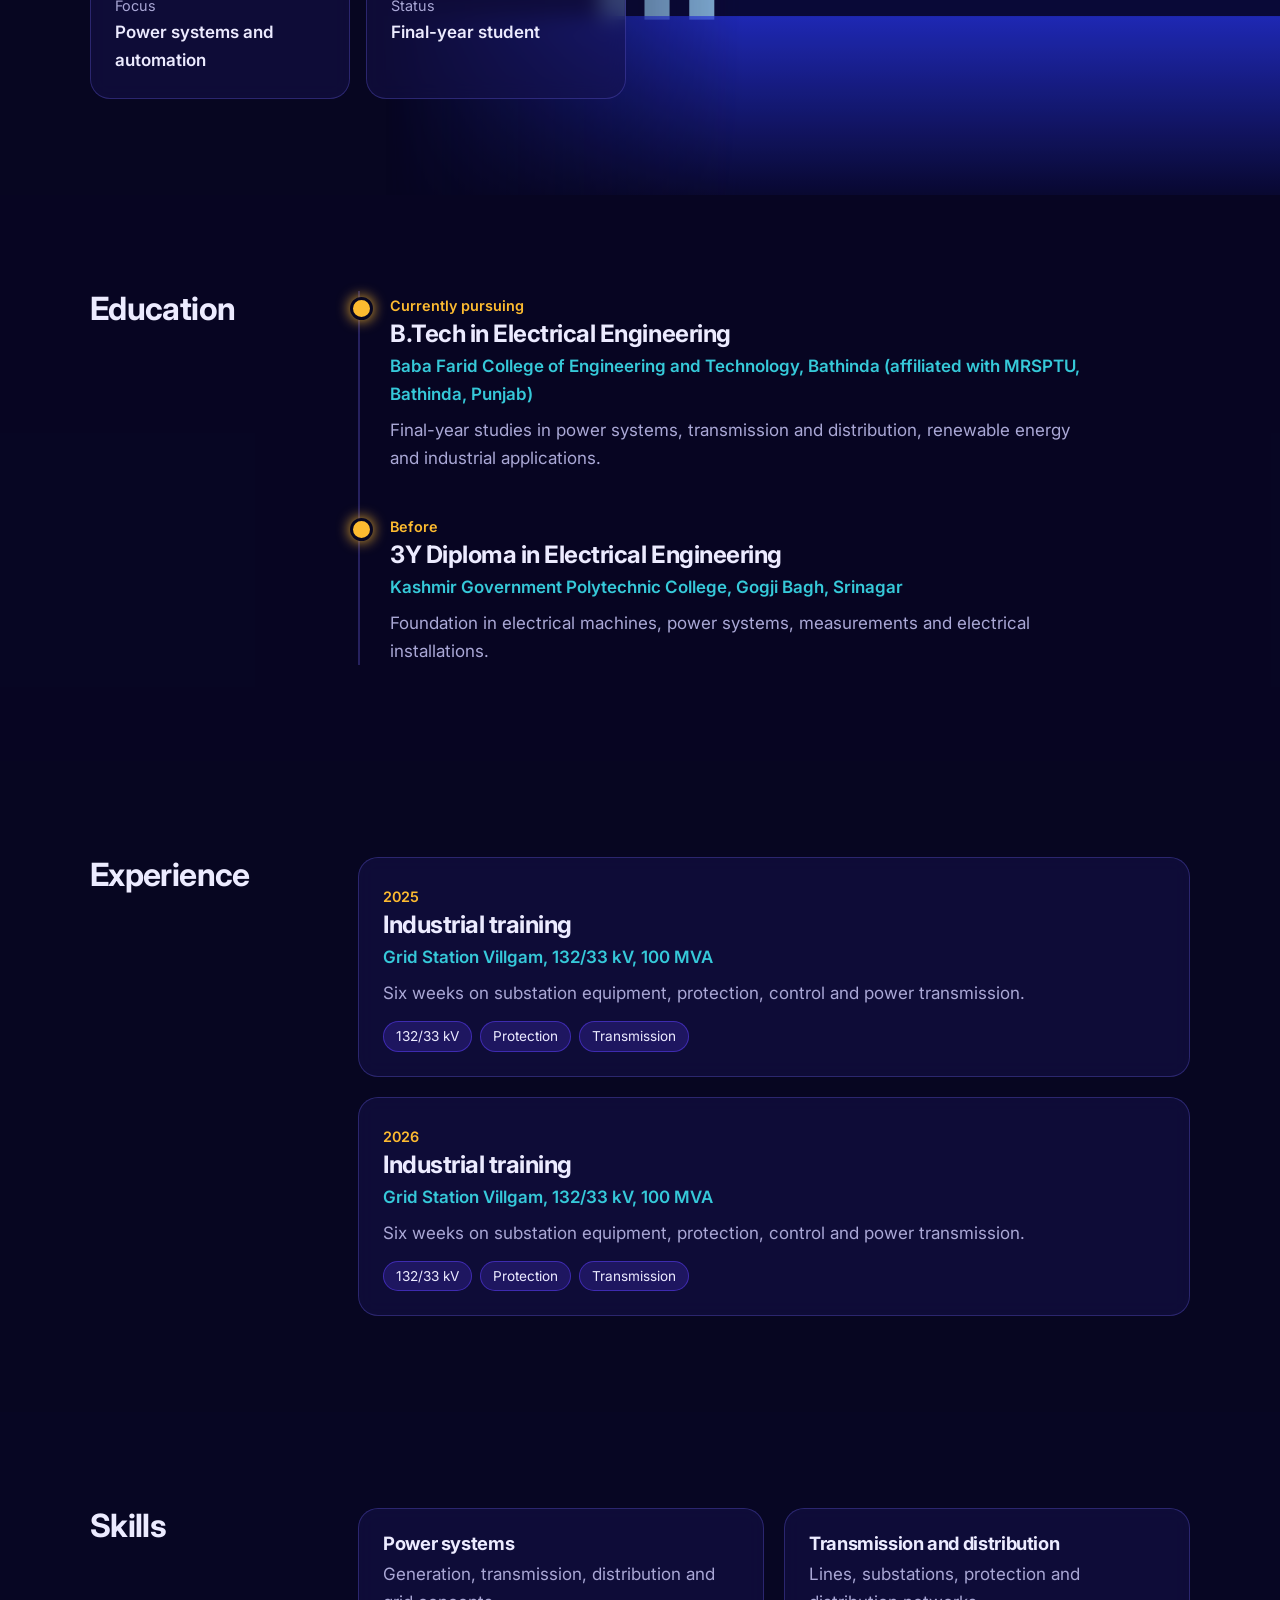
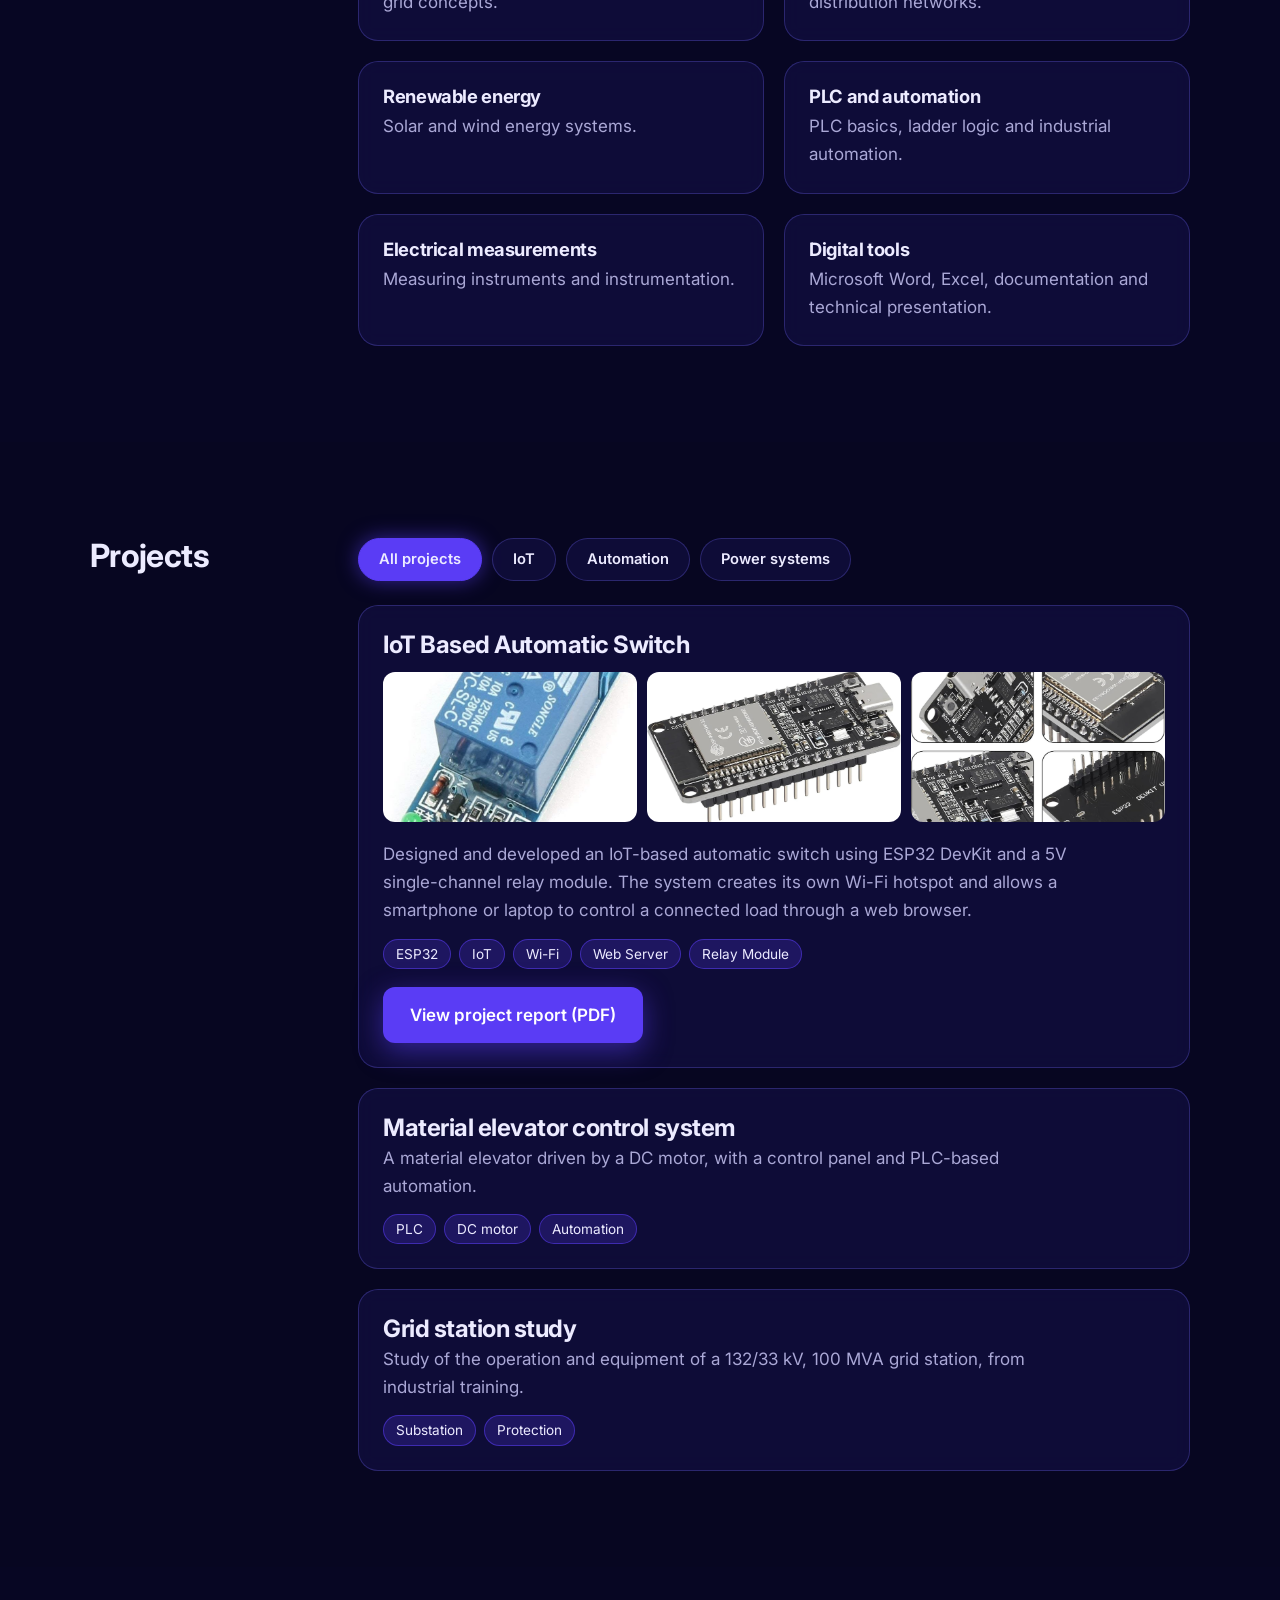
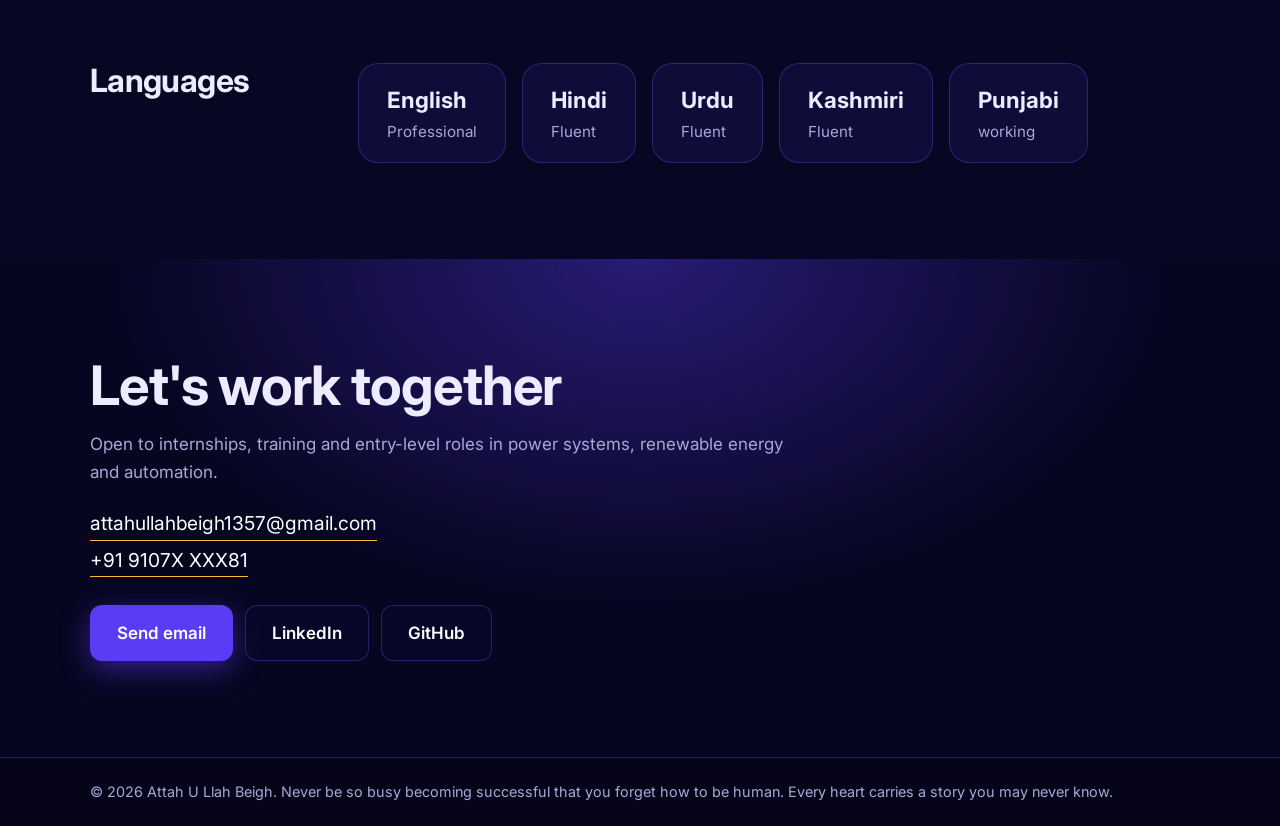
==== commit c986500b: "Update index.html" ====
--- a/index.html
+++ b/index.html
@@ -295,9 +295,10 @@
     <h2>Languages</h2>
     <ul class="langs">
       <li class="card">English <span>Professional</span></li>
-      <li class="card">Hindi <span>Working</span></li>
+      <li class="card">Hindi <span>Fluent</span></li>
       <li class="card">Urdu <span>Fluent</span></li>
       <li class="card">Kashmiri <span>Fluent</span></li>
+      <li class="card">Punjabi <span>working</span></li>
     </ul>
   </div>
 </section>
@@ -308,11 +309,11 @@
     <h2>Let's work together</h2>
     <p>Open to internships, training and entry-level roles in power systems, renewable energy and automation.</p>
     <p class="lines">
-      <a href="mailto:attahullahbeigh1357@gmail.com">attahullahbeigh1357@gmail.com</a>
+      <a href="mailto:er.attahullah1357@zohomail.in">attahullahbeigh1357@gmail.com</a>
       <a href="tel:+919107XXXX81">+91 9107X XXX81</a>
     </p>
     <div class="actions">
-      <a class="btn solid" href="mailto:attahullahbeigh1357@gmail.com">Send email</a>
+      <a class="btn solid" href="mailto:er.attahullah1357@zohomail.in">Send email</a>
       <a class="btn ghost" href="https://in.linkedin.com/in/attah-u-llah-beigh-b4bb571b0" target="_blank" rel="noopener">LinkedIn</a>
       <a class="btn ghost" href="https://github.com/attahullah1357er" target="_blank" rel="noopener">GitHub</a>
     </div>
@@ -322,6 +323,7 @@
 <footer>
   <div class="container">
     &copy; <span id="current-year">2026</span> Attah U Llah Beigh.
+    
     Never be so busy becoming successful that you forget how to be human.
     Every heart carries a story you may never know.
   </div>
